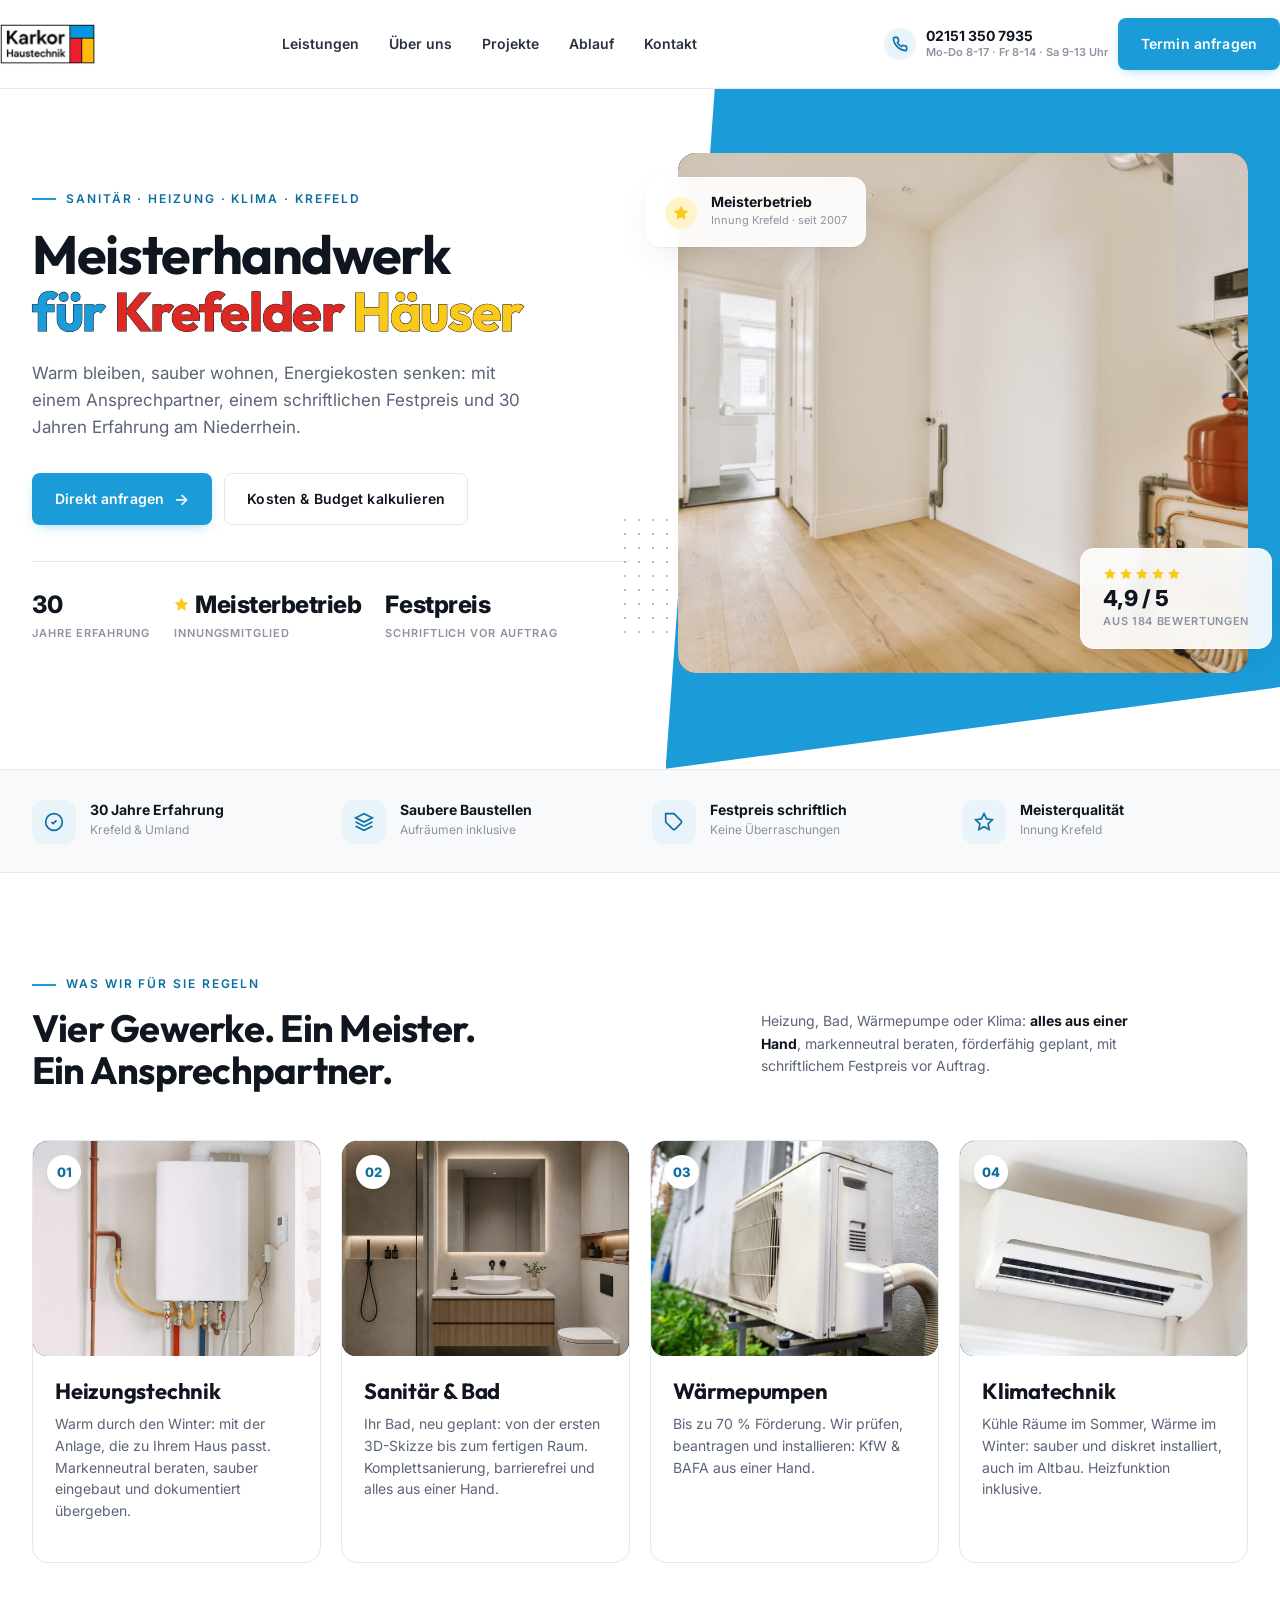
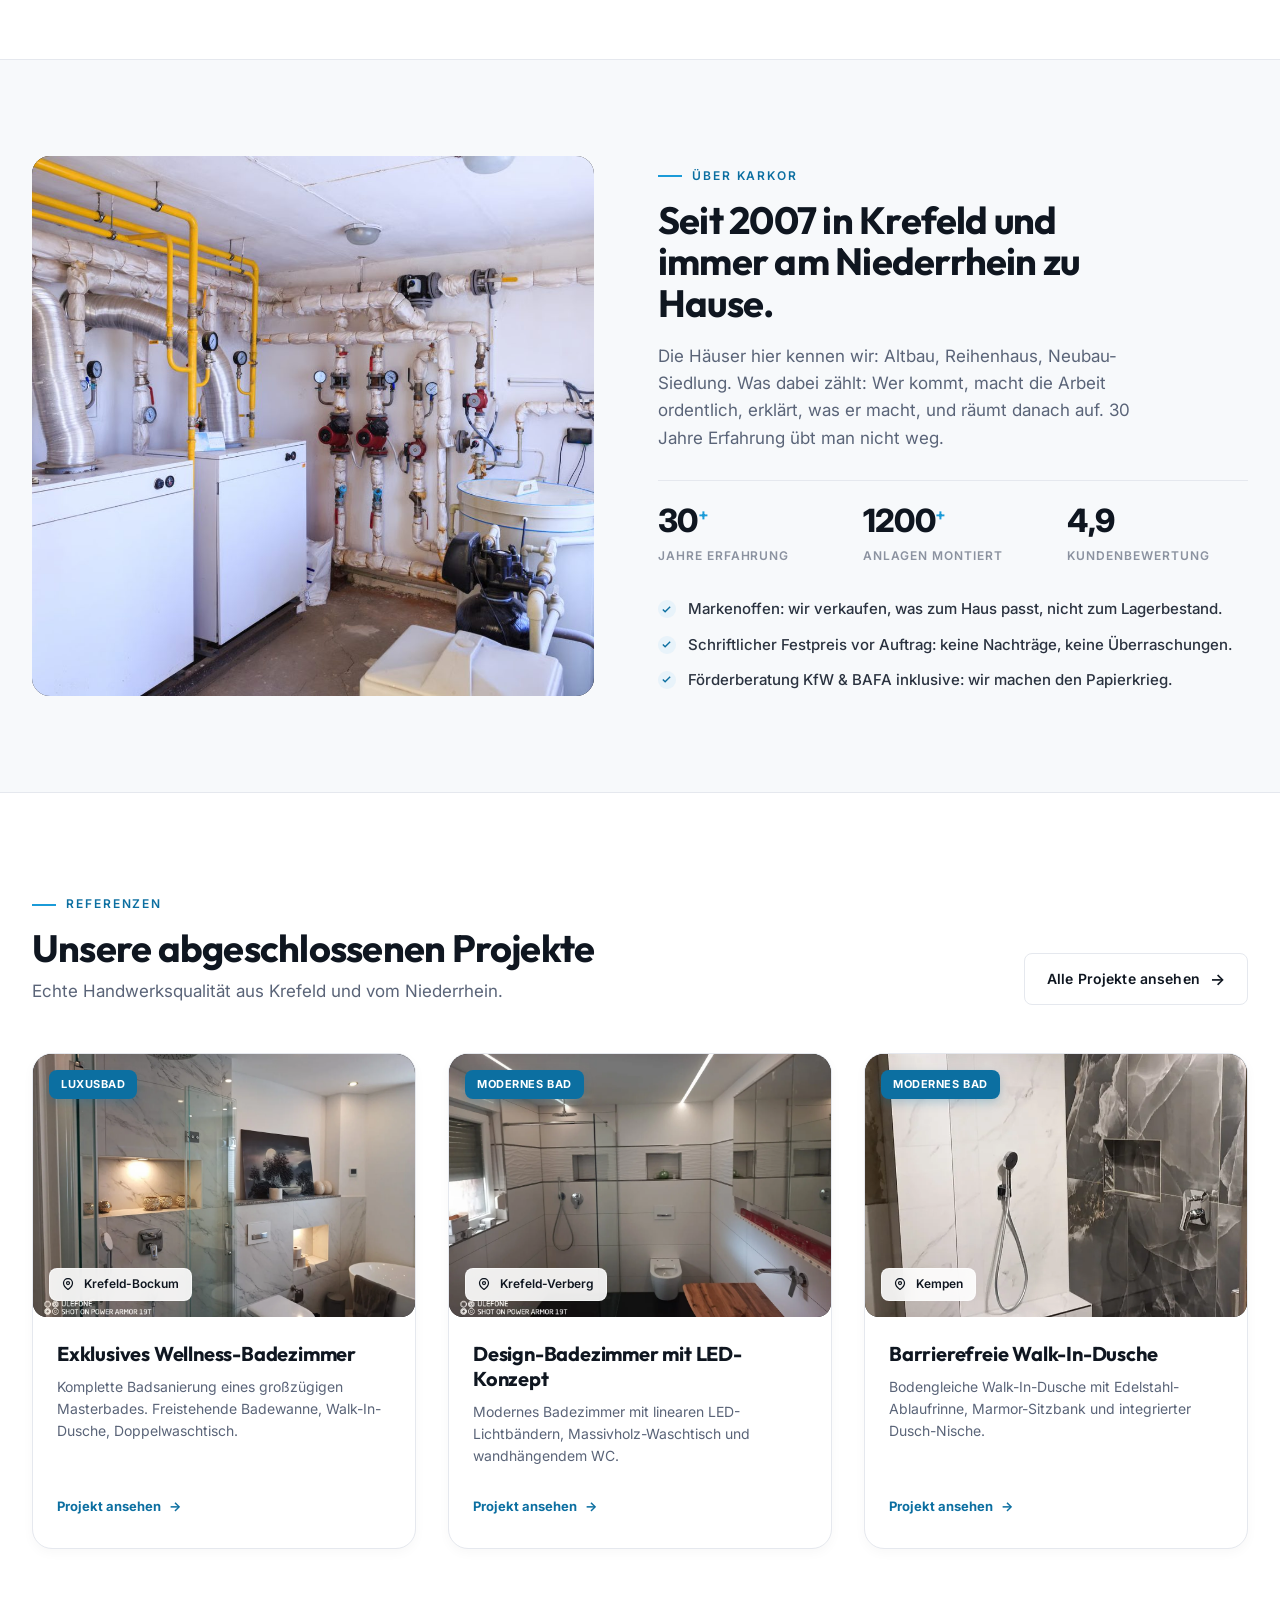
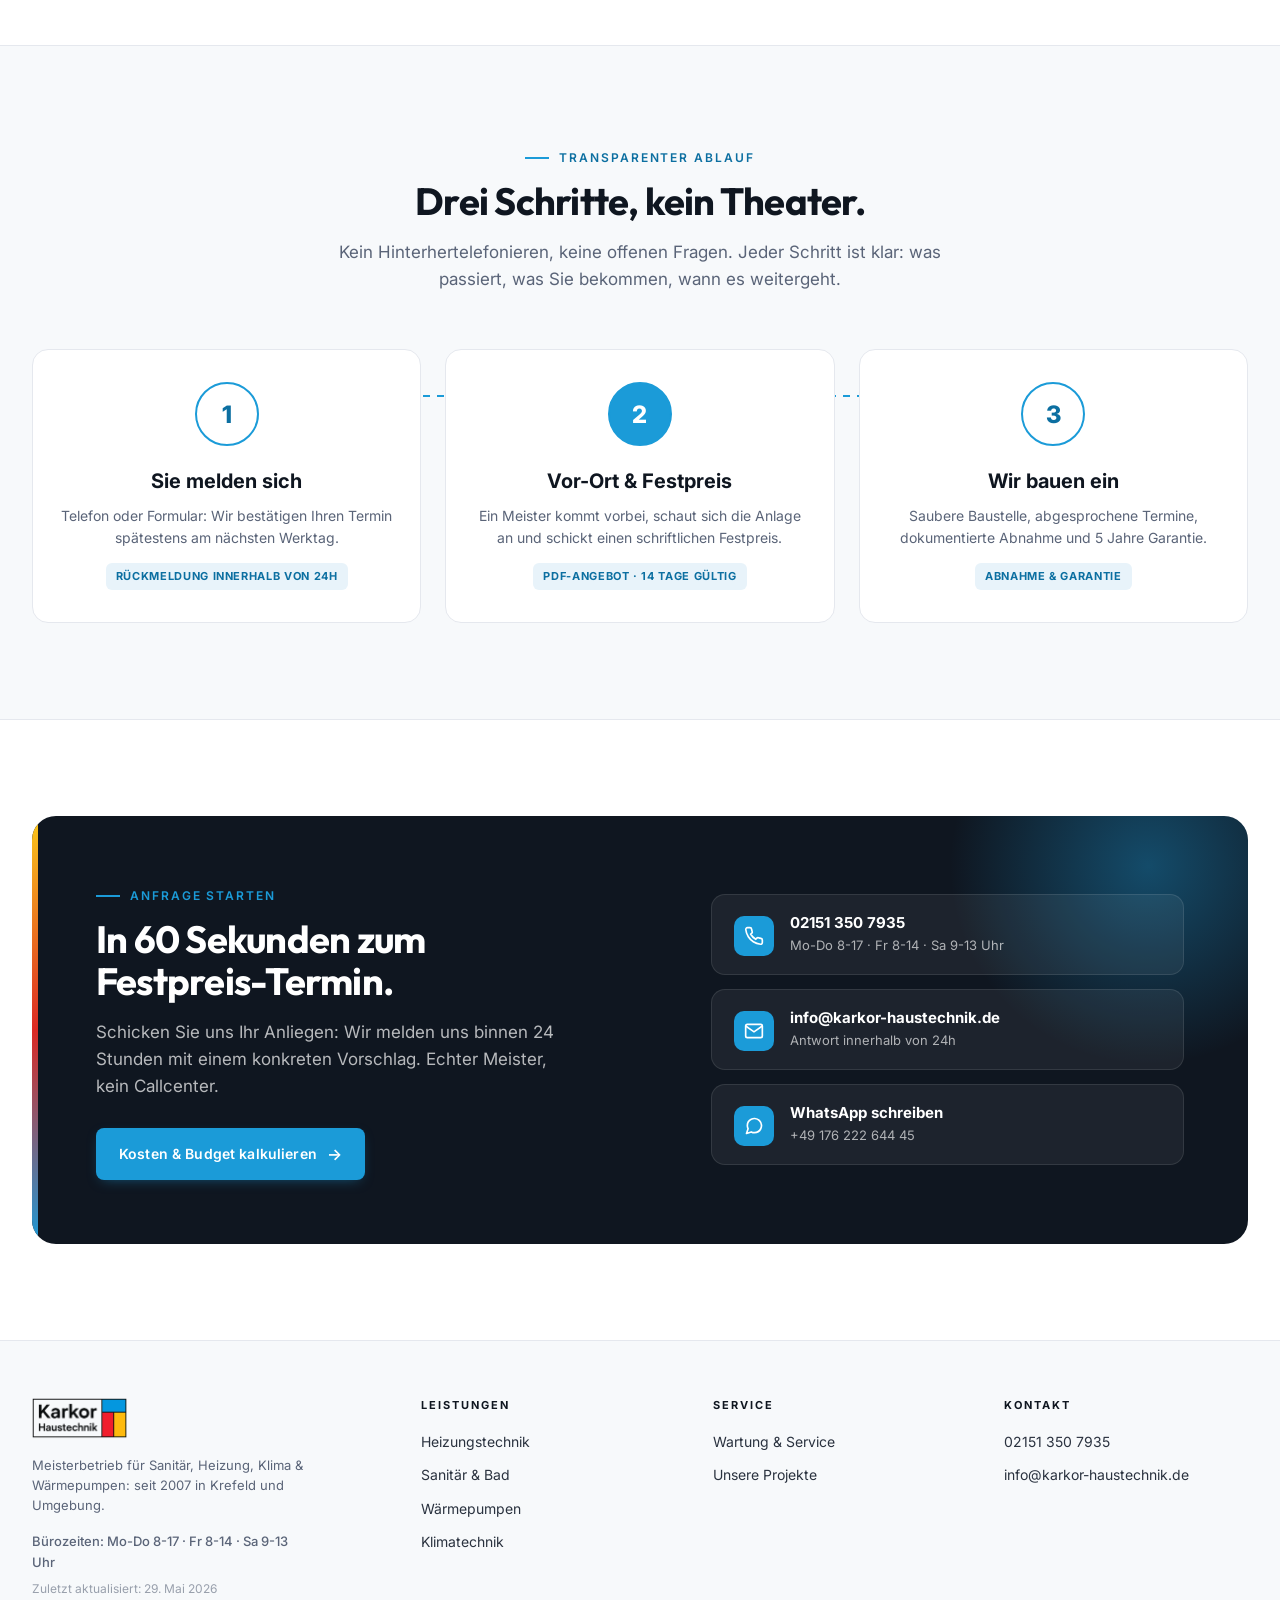
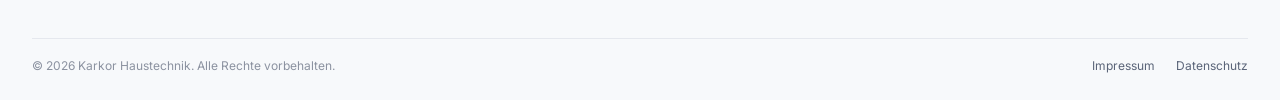
==== index.html @ 4d54caca "Zero-JS-Render Umbau: alle Inhalte hardcodiert, KI-Crawler-ready, Klara entfernt, WhatsApp, Strato-D" ====
<!doctype html>
<html lang="de">
<head>
<meta charset="utf-8" />
<meta name="viewport" content="width=device-width, initial-scale=1" />
<title>Karkor: Meisterbetrieb für Sanitär, Heizung, Klima in Krefeld</title>
<meta name="description" content="Heizung ausgefallen, Bad veraltet oder Wärmepumpe geplant? Karkor Haustechnik: schriftlicher Festpreis, 30 Jahre Erfahrung, Rückmeldung innerhalb von 24 Stunden. Krefeld & Niederrhein." />
<link rel="canonical" href="https://karkorshk.de/" />
<meta name="robots" content="index, follow" />
<meta name="author" content="Karkor Haustechnik" />

<!-- Lokale SEO -->
<meta name="geo.region" content="DE-NW" />
<meta name="geo.placename" content="Krefeld" />

<!-- Open Graph -->
<meta property="og:type" content="website" />
<meta property="og:url" content="https://karkorshk.de/" />
<meta property="og:title" content="Karkor: Meisterbetrieb für Sanitär, Heizung & Wärmepumpen in Krefeld" />
<meta property="og:description" content="Heizung ausgefallen, Bad veraltet oder Wärmepumpe geplant? Schriftlicher Festpreis, 30 Jahre Erfahrung, Rückmeldung innerhalb von 24 Stunden. Krefeld & Niederrhein." />
<meta property="og:image" content="https://karkorshk.de/assets/hero.jpg" />
<meta property="og:locale" content="de_DE" />
<meta property="og:site_name" content="Karkor Haustechnik" />

<!-- Twitter / X Card -->
<meta name="twitter:card" content="summary_large_image" />
<meta name="twitter:title" content="Karkor: Meisterbetrieb für Sanitär, Heizung & Wärmepumpen in Krefeld" />
<meta name="twitter:description" content="Schriftlicher Festpreis, 30 Jahre Erfahrung, Rückmeldung innerhalb von 24 Stunden. Krefeld & Niederrhein." />
<meta name="twitter:image" content="https://karkorshk.de/assets/hero.jpg" />

<!-- Structured Data: LocalBusiness -->
<script type="application/ld+json">
{
  "@context": "https://schema.org",
  "@type": "Plumber",
  "name": "Karkor Haustechnik",
  "description": "Meisterbetrieb für Sanitär, Heizung, Klima und Wärmepumpen — seit 2007 in Krefeld und am Niederrhein. 30 Jahre Gesamterfahrung.",
  "url": "https://karkorshk.de",
  "telephone": "+4921513507935",
  "contactPoint": {
    "@type": "ContactPoint",
    "telephone": "+4917622264445",
    "contactType": "mobile"
  },
  "email": "info@karkor-haustechnik.de",
  "address": {
    "@type": "PostalAddress",
    "streetAddress": "Am Kempschen Weg 29a",
    "postalCode": "47804",
    "addressLocality": "Krefeld",
    "addressRegion": "NW",
    "addressCountry": "DE"
  },
  "openingHoursSpecification": [
    {
      "@type": "OpeningHoursSpecification",
      "dayOfWeek": ["Monday","Tuesday","Wednesday","Thursday"],
      "opens": "08:00",
      "closes": "17:00"
    },
    {
      "@type": "OpeningHoursSpecification",
      "dayOfWeek": ["Friday"],
      "opens": "08:00",
      "closes": "14:00"
    },
    {
      "@type": "OpeningHoursSpecification",
      "dayOfWeek": ["Saturday"],
      "opens": "09:00",
      "closes": "13:00"
    }
  ],
  "aggregateRating": {
    "@type": "AggregateRating",
    "ratingValue": "4.9",
    "reviewCount": "184"
  },
  "areaServed": {
    "@type": "City",
    "name": "Krefeld"
  },
  "foundingDate": "2007",
  "priceRange": "€€",
  "sameAs": [],
  "datePublished": "2026-05-29",
  "dateModified": "2026-05-29"
}
</script>

<link rel="preconnect" href="https://fonts.googleapis.com" />
<link rel="preconnect" href="https://fonts.gstatic.com" crossorigin />
<link href="https://fonts.googleapis.com/css2?family=Inter:wght@400;500;600;700;800&family=Outfit:wght@600;700;800&display=swap" rel="stylesheet" />
<link rel="stylesheet" href="karkor-tokens.css?v=3" />
<link rel="stylesheet" href="styles/layout.css?v=3" />
</head>
<body>

  <!-- ════════════════════════ HEADER ════════════════════════ -->
  <header class="site">
    <div class="wrap row">
      <a href="#" aria-label="Karkor"><img src="assets/karkor-logo.png" alt="Karkor Haustechnik" class="logo" decoding="async"></a>

      <button class="menu-toggle" aria-label="Menü öffnen">☰</button>
      <nav id="mobile-nav">
        <a href="#leistungen">Leistungen</a>
        <a href="#ueber">Über uns</a>
        <a href="#projekte">Projekte</a>
        <a href="#ablauf">Ablauf</a>
        <a href="#kontakt">Kontakt</a>
      </nav>
      <div class="ctas">
        <a href="tel:021513507935" class="phone-mini">
          <span class="ic">
            <svg width="16" height="16" viewBox="0 0 24 24" fill="none" stroke="currentColor" stroke-width="2.5" stroke-linecap="round" stroke-linejoin="round" style="display: block;"><path d="M22 16.92v3a2 2 0 0 1-2.18 2 19.79 19.79 0 0 1-8.63-3.07 19.5 19.5 0 0 1-6-6 19.79 19.79 0 0 1-3.07-8.67A2 2 0 0 1 4.11 2h3a2 2 0 0 1 2 1.72 12.84 12.84 0 0 0 .7 2.81 2 2 0 0 1-.45 2.11L8.09 9.91a16 16 0 0 0 6 6l1.27-1.27a2 2 0 0 1 2.11-.45 12.84 12.84 0 0 0 2.81.7A2 2 0 0 1 22 16.92z"/></svg>
          </span>
          <span><b>02151 350 7935</b><span>Mo-Do 8-17 · Fr 8-14 · Sa 9-13 Uhr</span></span>
        </a>
        <a href="#kontakt" class="btn btn-primary">Termin anfragen</a>
      </div>
    </div>
  </header>

  <!-- ════════════════════════ HERO ════════════════════════ -->
  <section class="hero">
    <div class="wrap hero-grid">
      <div class="hero-copy">
        <span class="eyebrow">Sanitär · Heizung · Klima · Krefeld</span>
        <h1 class="h1">
          Meisterhandwerk<br/>
          <span class="c-blue">für</span> <span class="c-red">Krefelder</span> <span class="c-yellow">Häuser</span>
        </h1>
        <p class="lead">
          Warm bleiben, sauber wohnen, Energiekosten senken: mit einem Ansprechpartner,
          einem schriftlichen Festpreis und 30 Jahren Erfahrung am Niederrhein.
        </p>
        <div class="ctas">
          <a href="#kontakt" class="btn btn-primary">Direkt anfragen <span class="arr">→</span></a>
          <a href="planer.html" class="btn btn-outline">Kosten &amp; Budget kalkulieren</a>
        </div>
        <div class="trust-mini">
          <div class="ti">
            <span class="num">30</span>
            <span class="lbl">Jahre Erfahrung</span>
          </div>
          <div class="ti">
            <span class="num" style="display: inline-flex; align-items: center; gap: 6px;">
              <svg width="15" height="15" viewBox="0 0 24 24" fill="var(--yellow)" stroke="var(--yellow)" stroke-width="1" style="display: block;"><polygon points="12 2 15.09 8.26 22 9.27 17 14.14 18.18 21.02 12 17.77 5.82 21.02 7 14.14 2 9.27 8.91 8.26 12 2"/></svg>
              <span>Meisterbetrieb</span>
            </span>
            <span class="lbl">Innungsmitglied</span>
          </div>
          <div class="ti">
            <span class="num">Festpreis</span>
            <span class="lbl">Schriftlich vor Auftrag</span>
          </div>
        </div>
      </div>

      <div class="hero-visual">
        <div class="hero-dots bl"></div>
        <div class="hero-portrait">
          <img src="assets/hero.jpg" alt="Heizungsanlage im modernen Wohnraum" decoding="async">
          <span class="lbl">Foto · Meister vor Anlage</span>
        </div>
        <div class="hero-card tl">
          <span class="ic" style="background: var(--yellow-soft); color: var(--yellow); display: inline-flex; align-items: center; justify-content: center; width: 32px; height: 32px; border-radius: 50%;">
            <svg width="16" height="16" viewBox="0 0 24 24" fill="currentColor" stroke="currentColor" stroke-width="1"><polygon points="12 2 15.09 8.26 22 9.27 17 14.14 18.18 21.02 12 17.77 5.82 21.02 7 14.14 2 9.27 8.91 8.26 12 2"/></svg>
          </span>
          <div>
            <b>Meisterbetrieb</b>
            <span>Innung Krefeld · seit 2007</span>
          </div>
        </div>
        <div class="hero-card br">
          <div>
            <div class="star" style="display: flex; gap: 2px; color: var(--yellow); margin-bottom: 6px;">
              <svg width="14" height="14" viewBox="0 0 24 24" fill="currentColor"><polygon points="12 2 15.09 8.26 22 9.27 17 14.14 18.18 21.02 12 17.77 5.82 21.02 7 14.14 2 9.27 8.91 8.26 12 2"/></svg>
              <svg width="14" height="14" viewBox="0 0 24 24" fill="currentColor"><polygon points="12 2 15.09 8.26 22 9.27 17 14.14 18.18 21.02 12 17.77 5.82 21.02 7 14.14 2 9.27 8.91 8.26 12 2"/></svg>
              <svg width="14" height="14" viewBox="0 0 24 24" fill="currentColor"><polygon points="12 2 15.09 8.26 22 9.27 17 14.14 18.18 21.02 12 17.77 5.82 21.02 7 14.14 2 9.27 8.91 8.26 12 2"/></svg>
              <svg width="14" height="14" viewBox="0 0 24 24" fill="currentColor"><polygon points="12 2 15.09 8.26 22 9.27 17 14.14 18.18 21.02 12 17.77 5.82 21.02 7 14.14 2 9.27 8.91 8.26 12 2"/></svg>
              <svg width="14" height="14" viewBox="0 0 24 24" fill="currentColor"><polygon points="12 2 15.09 8.26 22 9.27 17 14.14 18.18 21.02 12 17.77 5.82 21.02 7 14.14 2 9.27 8.91 8.26 12 2"/></svg>
            </div>
            <b>4,9 / 5</b>
            <span>aus 184 Bewertungen</span>
          </div>
        </div>
      </div>
    </div>
  </section>

  <!-- ════════════════════════ TRUST BAR ════════════════════════ -->
  <section class="trust-bar">
    <div class="wrap row">
      <div class="ti">
        <span class="ic">
          <svg width="20" height="20" viewBox="0 0 24 24" fill="none" stroke="currentColor" stroke-width="2"><circle cx="12" cy="12" r="10"/><path d="M9 12l2 2 4-4"/></svg>
        </span>
        <div><b>30 Jahre Erfahrung</b><span>Krefeld &amp; Umland</span></div>
      </div>
      <div class="ti">
        <span class="ic">
          <svg width="20" height="20" viewBox="0 0 24 24" fill="none" stroke="currentColor" stroke-width="2"><path d="M12 2L2 7l10 5 10-5-10-5z"/><path d="M2 17l10 5 10-5"/><path d="M2 12l10 5 10-5"/></svg>
        </span>
        <div><b>Saubere Baustellen</b><span>Aufräumen inklusive</span></div>
      </div>
      <div class="ti">
        <span class="ic">
          <svg width="20" height="20" viewBox="0 0 24 24" fill="none" stroke="currentColor" stroke-width="2"><path d="M20.59 13.41l-7.17 7.17a2 2 0 0 1-2.83 0L2 12V2h10l8.59 8.59a2 2 0 0 1 0 2.82z"/><line x1="7" y1="7" x2="7.01" y2="7"/></svg>
        </span>
        <div><b>Festpreis schriftlich</b><span>Keine Überraschungen</span></div>
      </div>
      <div class="ti">
        <span class="ic">
          <svg width="20" height="20" viewBox="0 0 24 24" fill="none" stroke="currentColor" stroke-width="2"><polygon points="12 2 15.09 8.26 22 9.27 17 14.14 18.18 21.02 12 17.77 5.82 21.02 7 14.14 2 9.27 8.91 8.26 12 2"/></svg>
        </span>
        <div><b>Meisterqualität</b><span>Innung Krefeld</span></div>
      </div>
    </div>
  </section>

  <!-- ════════════════════════ LEISTUNGEN ════════════════════════ -->
  <section class="lst" id="leistungen">
    <div class="wrap">
      <div class="lst-head">
        <div>
          <span class="eyebrow">Was wir für Sie regeln</span>
          <h2 class="h2">Vier Gewerke. Ein Meister. Ein Ansprechpartner.</h2>
        </div>
        <div class="meta">
          <p>Heizung, Bad, Wärmepumpe oder Klima: <strong>alles aus einer Hand</strong>, markenneutral beraten, förderfähig geplant, mit schriftlichem Festpreis vor Auftrag.</p>
        </div>
      </div>

      <div class="svc-grid">
        <article class="svc-card">
          <div class="svc-photo photo has-img">
            <img src="assets/heizung.jpg" alt="Heizungsanlage mit Brennwert-Therme" loading="lazy" decoding="async">
            <span class="num">01</span>
            <span class="ph-lbl">Heizung · Brennwert</span>
          </div>
          <div class="svc-body">
            <h3 class="h3">Heizungstechnik</h3>
            <p>Warm durch den Winter: mit der Anlage, die zu Ihrem Haus passt. Markenneutral beraten, sauber eingebaut und dokumentiert übergeben.</p>
          </div>
        </article>

        <article class="svc-card">
          <div class="svc-photo photo has-img">
            <img src="assets/bad.jpg" alt="Modernes Bad mit Doppel-Waschtisch" loading="lazy" decoding="async">
            <span class="num">02</span>
            <span class="ph-lbl">Sanitär · Bad-Detail</span>
          </div>
          <div class="svc-body">
            <h3 class="h3">Sanitär &amp; Bad</h3>
            <p>Ihr Bad, neu geplant: von der ersten 3D-Skizze bis zum fertigen Raum. Komplettsanierung, barrierefrei und alles aus einer Hand.</p>
          </div>
        </article>

        <article class="svc-card">
          <div class="svc-photo photo has-img">
            <img src="assets/waermepumpe.jpg" alt="Wärmepumpe Außeneinheit an Hauswand" loading="lazy" decoding="async">
            <span class="num">03</span>
            <span class="ph-lbl">Wärmepumpe · Außeneinheit</span>
          </div>
          <div class="svc-body">
            <h3 class="h3">Wärmepumpen</h3>
            <p>Bis zu 70 % Förderung. Wir prüfen, beantragen und installieren: KfW &amp; BAFA aus einer Hand.</p>
          </div>
        </article>

        <article class="svc-card">
          <div class="svc-photo photo has-img">
            <img src="assets/klima.jpg" alt="Split-Klima Innengerät an der Wand" loading="lazy" decoding="async">
            <span class="num">04</span>
            <span class="ph-lbl">Klima · Split-Innengerät</span>
          </div>
          <div class="svc-body">
            <h3 class="h3">Klimatechnik</h3>
            <p>Kühle Räume im Sommer, Wärme im Winter: sauber und diskret installiert, auch im Altbau. Heizfunktion inklusive.</p>
          </div>
        </article>
      </div>
    </div>
  </section>

  <!-- ════════════════════════ ABOUT ════════════════════════ -->
  <section class="about" id="ueber">
    <div class="wrap about-grid">
      <div class="about-img">
        <img src="assets/werkstatt.jpg" alt="Technische Heizungsanlage - Karkor Werkstatt" decoding="async">
      </div>
      <div class="about-copy">
        <span class="eyebrow">Über Karkor</span>
        <h2 class="h2">Seit 2007 in Krefeld und immer am Niederrhein zu Hause.</h2>
        <p class="lead">Die Häuser hier kennen wir: Altbau, Reihenhaus, Neubau-Siedlung. Was dabei zählt: Wer kommt, macht die Arbeit ordentlich, erklärt, was er macht, und räumt danach auf. 30 Jahre Erfahrung übt man nicht weg.</p>

        <div class="about-stats">
          <div class="s"><b>30<sup>+</sup></b><span>Jahre Erfahrung</span></div>
          <div class="s"><b>1200<sup>+</sup></b><span>Anlagen montiert</span></div>
          <div class="s"><b>4,9</b><span>Kundenbewertung</span></div>
        </div>

        <ul class="about-list">
          <li>Markenoffen: wir verkaufen, was zum Haus passt, nicht zum Lagerbestand.</li>
          <li>Schriftlicher Festpreis vor Auftrag: keine Nachträge, keine Überraschungen.</li>
          <li>Förderberatung KfW &amp; BAFA inklusive: wir machen den Papierkrieg.</li>
        </ul>
      </div>
    </div>
  </section>

  <!-- ════════════════════════ PROJEKTE TEASER ════════════════════════ -->
  <section class="projekte-teaser" id="projekte">
    <div class="wrap">
      <div class="section-head row-spaced">
        <div>
          <span class="eyebrow">Referenzen</span>
          <h2 class="h2">Unsere abgeschlossenen Projekte</h2>
          <p class="lead">Echte Handwerksqualität aus Krefeld und vom Niederrhein.</p>
        </div>
        <div class="action-col">
          <a href="projekte.html" class="btn btn-outline">Alle Projekte ansehen <span class="arr">→</span></a>
        </div>
      </div>

      <div class="teaser-grid">
        <a href="projekte.html" class="project-card">
          <div class="project-photo photo has-img">
            <img src="assets/projekte/badsanierung-krefeld-marmor-freistehende-badewanne.webp" alt="Freistehende Badewanne vor einer Wand in weißer Marmoroptik bei einer Badsanierung in Krefeld-Bockum." loading="lazy" decoding="async">
            <span class="project-tag">Luxusbad</span>
            <span class="project-loc">
              <svg width="12" height="12" viewBox="0 0 24 24" fill="none" stroke="currentColor" stroke-width="2.5" stroke-linecap="round" stroke-linejoin="round" style="display: inline-block; vertical-align: middle; margin-right: 4px;"><path d="M21 10c0 7-9 13-9 13s-9-6-9-13a9 9 0 0 1 18 0z"/><circle cx="12" cy="10" r="3"/></svg>
              <span>Krefeld-Bockum</span>
            </span>
          </div>
          <div class="project-body">
            <h3 class="h3">Exklusives Wellness-Badezimmer</h3>
            <p>Komplette Badsanierung eines großzügigen Masterbades. Freistehende Badewanne, Walk-In-Dusche, Doppelwaschtisch.</p>
            <span class="more">Projekt ansehen <span class="arr">→</span></span>
          </div>
        </a>

        <a href="projekte.html" class="project-card">
          <div class="project-photo photo has-img">
            <img src="assets/projekte/modernes-bad-led-beleuchtung-holzwaschtisch.webp" alt="Modernes Badezimmer mit linearer LED-Deckenbeleuchtung, Holzwaschtisch und wandhängendem WC in Krefeld." loading="lazy" decoding="async">
            <span class="project-tag">Modernes Bad</span>
            <span class="project-loc">
              <svg width="12" height="12" viewBox="0 0 24 24" fill="none" stroke="currentColor" stroke-width="2.5" stroke-linecap="round" stroke-linejoin="round" style="display: inline-block; vertical-align: middle; margin-right: 4px;"><path d="M21 10c0 7-9 13-9 13s-9-6-9-13a9 9 0 0 1 18 0z"/><circle cx="12" cy="10" r="3"/></svg>
              <span>Krefeld-Verberg</span>
            </span>
          </div>
          <div class="project-body">
            <h3 class="h3">Design-Badezimmer mit LED-Konzept</h3>
            <p>Modernes Badezimmer mit linearen LED-Lichtbändern, Massivholz-Waschtisch und wandhängendem WC.</p>
            <span class="more">Projekt ansehen <span class="arr">→</span></span>
          </div>
        </a>

        <a href="projekte.html" class="project-card">
          <div class="project-photo photo has-img">
            <img src="assets/projekte/walk-in-dusche-marmor-sitzbank.webp" alt="Barrierefreie Walk-In-Dusche mit gefliester Sitzbank aus weißem Marmor und Handbrause in Kempen." loading="lazy" decoding="async">
            <span class="project-tag">Modernes Bad</span>
            <span class="project-loc">
              <svg width="12" height="12" viewBox="0 0 24 24" fill="none" stroke="currentColor" stroke-width="2.5" stroke-linecap="round" stroke-linejoin="round" style="display: inline-block; vertical-align: middle; margin-right: 4px;"><path d="M21 10c0 7-9 13-9 13s-9-6-9-13a9 9 0 0 1 18 0z"/><circle cx="12" cy="10" r="3"/></svg>
              <span>Kempen</span>
            </span>
          </div>
          <div class="project-body">
            <h3 class="h3">Barrierefreie Walk-In-Dusche</h3>
            <p>Bodengleiche Walk-In-Dusche mit Edelstahl-Ablaufrinne, Marmor-Sitzbank und integrierter Dusch-Nische.</p>
            <span class="more">Projekt ansehen <span class="arr">→</span></span>
          </div>
        </a>
      </div>

      <div class="mobile-only-btn text-center" style="margin-top: 32px; display: none;">
        <a href="projekte.html" class="btn btn-outline" style="display: inline-flex; width: auto;">Alle Projekte ansehen <span class="arr">→</span></a>
      </div>
    </div>
  </section>

  <!-- ════════════════════════ ABLAUF ════════════════════════ -->
  <section class="ab" id="ablauf">
    <div class="wrap">
      <div class="ab-head">
        <span class="eyebrow">Transparenter Ablauf</span>
        <h2 class="h2">Drei Schritte, kein Theater.</h2>
        <p class="lead">Kein Hinterhertelefonieren, keine offenen Fragen. Jeder Schritt ist klar: was passiert, was Sie bekommen, wann es weitergeht.</p>
      </div>
      <div class="ab-grid">
        <article class="ab-step">
          <span class="num">1</span>
          <h3>Sie melden sich</h3>
          <p>Telefon oder Formular: Wir bestätigen Ihren Termin spätestens am nächsten Werktag.</p>
          <span class="pill">Rückmeldung innerhalb von 24h</span>
        </article>

        <article class="ab-step acc-blue">
          <span class="num">2</span>
          <h3>Vor-Ort &amp; Festpreis</h3>
          <p>Ein Meister kommt vorbei, schaut sich die Anlage an und schickt einen schriftlichen Festpreis.</p>
          <span class="pill">PDF-Angebot · 14 Tage gültig</span>
        </article>

        <article class="ab-step">
          <span class="num">3</span>
          <h3>Wir bauen ein</h3>
          <p>Saubere Baustelle, abgesprochene Termine, dokumentierte Abnahme und 5 Jahre Garantie.</p>
          <span class="pill">Abnahme &amp; Garantie</span>
        </article>
      </div>
    </div>
  </section>

  <!-- ════════════════════════ KONTAKT CTA ════════════════════════ -->
  <section class="cta-banner" id="kontakt">
    <div class="wrap">
      <div class="cta-frame">
        <div class="copy">
          <span class="eyebrow">Anfrage starten</span>
          <h2 class="h2">In 60 Sekunden zum Festpreis-Termin.</h2>
          <p class="lead">Schicken Sie uns Ihr Anliegen: Wir melden uns binnen 24 Stunden mit einem konkreten Vorschlag. Echter Meister, kein Callcenter.</p>
          <div class="ctas">
            <a href="planer.html" class="btn btn-primary">Kosten &amp; Budget kalkulieren <span class="arr">→</span></a>
          </div>
        </div>
        <div class="cta-side">
          <a href="tel:021513507935" class="row" style="text-decoration: none; color: inherit;">
            <span class="ic">
              <svg width="20" height="20" viewBox="0 0 24 24" fill="none" stroke="currentColor" stroke-width="2"><path d="M22 16.92v3a2 2 0 0 1-2.18 2 19.79 19.79 0 0 1-8.63-3.07 19.5 19.5 0 0 1-6-6 19.79 19.79 0 0 1-3.07-8.67A2 2 0 0 1 4.11 2h3a2 2 0 0 1 2 1.72 12.84 12.84 0 0 0 .7 2.81 2 2 0 0 1-.45 2.11L8.09 9.91a16 16 0 0 0 6 6l1.27-1.27a2 2 0 0 1 2.11-.45 12.84 12.84 0 0 0 2.81.7A2 2 0 0 1 22 16.92z"/></svg>
            </span>
            <div><b>02151 350 7935</b><span>Mo-Do 8-17 · Fr 8-14 · Sa 9-13 Uhr</span></div>
          </a>
          <a href="mailto:info@karkor-haustechnik.de" class="row" style="text-decoration: none; color: inherit;">
            <span class="ic">
              <svg width="20" height="20" viewBox="0 0 24 24" fill="none" stroke="currentColor" stroke-width="2"><path d="M4 4h16c1.1 0 2 .9 2 2v12c0 1.1-.9 2-2 2H4c-1.1 0-2-.9-2-2V6c0-1.1.9-2 2-2z"/><polyline points="22,6 12,13 2,6"/></svg>
            </span>
            <div><b>info@karkor-haustechnik.de</b><span>Antwort innerhalb von 24h</span></div>
          </a>
          <a href="https://wa.me/4917622264445" target="_blank" rel="noopener" class="row" style="text-decoration: none; color: inherit;">
            <span class="ic">
              <svg width="20" height="20" viewBox="0 0 24 24" fill="none" stroke="currentColor" stroke-width="2" stroke-linecap="round" stroke-linejoin="round"><path d="M21 11.5a8.38 8.38 0 0 1-.9 3.8 8.5 8.5 0 0 1-7.6 4.7 8.38 8.38 0 0 1-3.8-.9L3 21l1.9-5.7a8.38 8.38 0 0 1-.9-3.8 8.5 8.5 0 0 1 4.7-7.6 8.38 8.38 0 0 1 3.8-.9h.5a8.48 8.48 0 0 1 8 8v.5z"/></svg>
            </span>
            <div><b>WhatsApp schreiben</b><span>+49 176 222 644 45</span></div>
          </a>
        </div>
      </div>
    </div>
  </section>

  <!-- ════════════════════════ FOOTER ════════════════════════ -->
  <footer class="site">
    <div class="wrap">
      <div class="top">
        <div class="col brand-col">
          <img src="assets/karkor-logo.png" alt="Karkor Haustechnik" decoding="async">
          <p>Meisterbetrieb für Sanitär, Heizung, Klima &amp; Wärmepumpen: seit 2007 in Krefeld und Umgebung.</p>
          <p class="footer-hours">Bürozeiten: Mo-Do 8-17 · Fr 8-14 · Sa 9-13 Uhr</p>
          <p class="footer-updated" style="font-size: 0.75rem; opacity: 0.6; margin-top: 8px;">Zuletzt aktualisiert: 29. Mai 2026</p>
        </div>
        <div class="col">
          <h4>Leistungen</h4>
          <ul>
            <li><a href="index.html#leistungen">Heizungstechnik</a></li>
            <li><a href="index.html#leistungen">Sanitär &amp; Bad</a></li>
            <li><a href="index.html#leistungen">Wärmepumpen</a></li>
            <li><a href="index.html#leistungen">Klimatechnik</a></li>
          </ul>
        </div>
        <div class="col">
          <h4>Service</h4>
          <ul>
            <li><a href="index.html#kontakt">Wartung &amp; Service</a></li>
            <li><a href="projekte.html">Unsere Projekte</a></li>
          </ul>
        </div>
        <div class="col">
          <h4>Kontakt</h4>
          <ul>
            <li><a href="tel:021513507935">02151 350 7935</a></li>
            <li><a href="mailto:info@karkor-haustechnik.de">info@karkor-haustechnik.de</a></li>
          </ul>
        </div>
      </div>
      <div class="bottom">
        <span>© 2026 Karkor Haustechnik. Alle Rechte vorbehalten.</span>
        <span>
          <a href="impressum.html">Impressum</a>
          <a href="datenschutz.html">Datenschutz</a>
        </span>
      </div>
    </div>
  </footer>

  <!-- ════════════════════════ MOBILE ACTION BAR ════════════════════════ -->
  <div class="mobile-action-bar">
    <div class="mobile-action-bar-inner">
      <a href="tel:021513507935" class="btn-phone" aria-label="Anrufen">
        <span class="ic">
          <svg width="20" height="20" viewBox="0 0 24 24" fill="none" stroke="currentColor" stroke-width="2.5" stroke-linecap="round" stroke-linejoin="round" style="display: block; margin: auto;"><path d="M22 16.92v3a2 2 0 0 1-2.18 2 19.79 19.79 0 0 1-8.63-3.07 19.5 19.5 0 0 1-6-6 19.79 19.79 0 0 1-3.07-8.67A2 2 0 0 1 4.11 2h3a2 2 0 0 1 2 1.72 12.84 12.84 0 0 0 .7 2.81 2 2 0 0 1-.45 2.11L8.09 9.91a16 16 0 0 0 6 6l1.27-1.27a2 2 0 0 1 2.11-.45 12.84 12.84 0 0 0 2.81.7A2 2 0 0 1 22 16.92z"/></svg>
        </span>
      </a>
      <a href="#kontakt" class="btn btn-primary">Direkt anfragen</a>
    </div>
  </div>

  <script>
    const toggle = document.querySelector('.menu-toggle');
    const nav = document.getElementById('mobile-nav');
    if(toggle && nav) {
      toggle.addEventListener('click', () => {
        nav.classList.toggle('is-open');
        toggle.innerHTML = nav.classList.contains('is-open') ? '✕' : '☰';
      });
    }

    window.addEventListener('load', () => {
      const revealElements = document.querySelectorAll('.svc-card, .ab-step, .about-stats, .project-card');
      revealElements.forEach(el => el.classList.add('reveal'));

      const revealObserver = new IntersectionObserver((entries, observer) => {
        entries.forEach(entry => {
          if (entry.isIntersecting) {
            entry.target.classList.add('is-visible');
            observer.unobserve(entry.target);
          }
        });
      }, { threshold: 0.1, rootMargin: "0px 0px -50px 0px" });

      revealElements.forEach(el => revealObserver.observe(el));
    });
  </script>

</body>
</html>
---- karkor-tokens.css ----
/* ───────────────────────────────────────────
   Karkor — Engineering / Handwerker-Premium
   Shared design tokens for variants A & B
   ─────────────────────────────────────────── */
:root{
  --blue:       #1B9BD8;
  --blue-deep:  #0C6FA1;
  --blue-ink:   #0A4870;
  --blue-tint:  #E8F3FA;
  --blue-tint2: #F4F9FC;
  --red:        #DC2924;
  --red-soft:   #FBE8E6;
  --yellow:     #FBC91A;
  --yellow-soft:#FFF4C9;
  --ink:        #0F1620;
  --ink-2:      #2A323F;
  --ink-3:      #5A6478;
  --mute:       #8B92A0;
  --hair:       #E5E8EE;
  --hair-2:     #EEF1F5;
  --paper:      #FFFFFF;
  --paper-2:    #F7F9FB;
  --paper-3:    #EEF2F6;
  --shadow-sm:  0 1px 0 rgba(15,22,32,.04), 0 4px 14px -8px rgba(15,22,32,.12);
  --shadow-md:  0 1px 0 rgba(15,22,32,.04), 0 12px 40px -16px rgba(15,22,32,.18);
}
*{box-sizing:border-box}
html,body{margin:0;padding:0}
body{
  font-family:'Inter', system-ui, sans-serif;
  color:var(--ink);
  background:var(--paper);
  -webkit-font-smoothing:antialiased;
  text-rendering:optimizeLegibility;
  line-height:1.55;
  font-size:15px;
}
a{color:inherit;text-decoration:none}
img{max-width:100%;display:block}
button{font-family:inherit;cursor:pointer}

/* Typography */
.h1{font-size:54px;line-height:1.05;letter-spacing:-.025em;font-weight:700;margin:0}
.h2{font-size:38px;line-height:1.1;letter-spacing:-.02em;font-weight:700;margin:0}
.h3{font-size:22px;line-height:1.25;letter-spacing:-.01em;font-weight:700;margin:0}
.h4{font-size:16px;line-height:1.35;letter-spacing:-.005em;font-weight:700;margin:0}
.eyebrow{
  display:inline-flex;align-items:center;gap:10px;
  font-size:12px;font-weight:600;letter-spacing:.16em;text-transform:uppercase;
  color:var(--blue-deep);
}
.eyebrow::before{content:"";width:24px;height:2px;background:var(--blue)}
.lead{font-size:17px;line-height:1.6;color:var(--ink-3);margin:0}
.body{font-size:15px;line-height:1.6;color:var(--ink-3);margin:0}
.tiny{font-size:12px;line-height:1.5;color:var(--mute);font-weight:500}

/* Buttons */
.btn{
  display:inline-flex;align-items:center;justify-content:center;gap:10px;
  padding:14px 22px;border-radius:8px;border:1.5px solid transparent;
  font-size:14px;font-weight:600;letter-spacing:.01em;
  transition:transform .12s, background .15s, color .15s, box-shadow .15s;
}
.btn:active{transform:translateY(1px)}
.btn-primary{background:var(--blue);color:#fff;box-shadow:0 4px 14px -6px rgba(27,155,216,.6)}
.btn-primary:hover{background:var(--blue-deep)}
.btn-outline{background:transparent;color:var(--ink);border-color:var(--hair)}
.btn-outline:hover{border-color:var(--ink);background:var(--ink);color:#fff}
.btn-dark{background:var(--ink);color:#fff}
.btn-dark:hover{background:var(--blue-deep)}
.btn .arr{font-size:16px;line-height:1}

/* Wrap */
.wrap{max-width:1280px;margin:0 auto;padding:0 32px}

/* Header — shared */
header.site{
  background:var(--paper);
  border-bottom:1px solid var(--hair);
}
header.site .row{display:flex;align-items:center;justify-content:space-between;padding:18px 0;gap:24px}
header.site .logo{height:42px}
header.site nav{display:flex;gap:30px}
header.site nav a{font-size:14px;font-weight:600;color:var(--ink-2)}
header.site nav a:hover{color:var(--blue)}
header.site .ctas{display:flex;gap:10px;align-items:center}
header.site .phone-mini{
  display:flex;align-items:center;gap:10px;font-size:13px;font-weight:600;color:var(--ink-2);
}
header.site .phone-mini .ic{
  width:32px;height:32px;border-radius:50%;background:var(--blue-tint);color:var(--blue-deep);
  display:inline-flex;align-items:center;justify-content:center;
}
header.site .phone-mini b{font-size:14px;color:var(--ink);display:block;line-height:1.1}
header.site .phone-mini span{display:block;font-size:11px;color:var(--mute);margin-top:1px}

/* Photo placeholder — looks intentional, not broken */
.photo{
  position:relative;
  background:linear-gradient(135deg, #d8dde6 0%, #c2cad6 60%, #aab3c2 100%);
  overflow:hidden;
  border-radius:14px;
  color:#fff;
  isolation:isolate;
}
.photo::before{
  content:"";position:absolute;inset:0;
  background-image:
    radial-gradient(circle at 30% 30%, rgba(255,255,255,.25) 0, transparent 40%),
    radial-gradient(circle at 70% 70%, rgba(15,22,32,.15) 0, transparent 50%);
  pointer-events:none;
}
.photo::after{
  content:"";position:absolute;inset:0;
  background:
    radial-gradient(circle at 50% 38%, rgba(255,255,255,.4) 0 38px, transparent 70px),
    radial-gradient(ellipse at 50% 76%, rgba(255,255,255,.18) 0 90px, transparent 200px);
  filter:blur(.5px);
  opacity:.7;
  mix-blend-mode:soft-light;
}
.photo .ph-lbl{
  position:absolute;left:14px;bottom:12px;z-index:1;
  font-size:10px;font-weight:600;letter-spacing:.14em;text-transform:uppercase;
  color:rgba(255,255,255,.85);
}
.photo.has-img{background:#0a0a0a !important}
  .photo.has-img::before,.photo.has-img::after{display:none}
  .photo.has-img > img{position:absolute;inset:0;width:100%;height:100%;object-fit:cover;display:block}
  .photo.has-img .ph-lbl{display:none}

/* Tag overlays for photos */
.photo .tag{
  position:absolute;left:14px;top:14px;z-index:1;
  display:inline-flex;align-items:center;gap:6px;
  background:rgba(255,255,255,.95);color:var(--ink);
  padding:7px 11px;border-radius:999px;
  font-size:11px;font-weight:700;letter-spacing:.04em;
  box-shadow:0 4px 12px -4px rgba(15,22,32,.18);
}
.photo .tag .ic{width:14px;height:14px;border-radius:50%;background:var(--blue);display:inline-block}
.photo .tag.r .ic{background:var(--red)}
.photo .tag.y .ic{background:var(--yellow)}

/* Footer — shared */
footer.site{
  background:var(--paper-2);color:var(--ink-3);
  padding:56px 0 24px;margin-top:0;
  border-top:1px solid var(--hair);
}
footer.site .top{display:grid;grid-template-columns:1.4fr 1fr 1fr 1fr;gap:48px}
footer.site .col h4{font-size:11px;font-weight:700;letter-spacing:.18em;text-transform:uppercase;color:var(--ink);margin:0 0 16px}
footer.site .col ul{list-style:none;padding:0;margin:0;display:flex;flex-direction:column;gap:10px}
footer.site .col a{font-size:14px;color:var(--ink-2);transition:color .15s}
footer.site .col a:hover{color:var(--blue)}
footer.site .brand-col p{font-size:13px;line-height:1.55;color:var(--ink-3);margin:16px 0 0;max-width:34ch}
footer.site .brand-col img{height:42px}
footer.site .bottom{
  border-top:1px solid var(--hair);margin-top:40px;padding-top:18px;
  display:flex;justify-content:space-between;font-size:12px;color:var(--mute);
}
footer.site .bottom a{color:var(--ink-3);margin-left:18px;transition:color .15s}
footer.site .bottom a:hover{color:var(--blue)}
---- styles/layout.css ----
/* ═══════════════ LAYOUT & COMPONENTS ═══════════════ */
/* Premium Font for Headings */
.h1, .h2, .h3, .h4 { font-family: 'Outfit', sans-serif; }

/* Scroll Reveal Animation */
.reveal {
  opacity: 0;
  transform: translateY(24px);
  transition: opacity 0.6s cubic-bezier(0.16, 1, 0.3, 1), transform 0.6s cubic-bezier(0.16, 1, 0.3, 1);
}
.reveal.is-visible {
  opacity: 1;
  transform: translateY(0);
}

/* ═══════════════ HEADER (Sticky + Glassmorphism) ═══════════════ */
header.site {
  position: sticky;
  top: 0;
  z-index: 100;
  background: rgba(255, 255, 255, 0.85);
  backdrop-filter: blur(12px);
  -webkit-backdrop-filter: blur(12px);
  border-bottom: 1px solid var(--hair);
  transition: transform 0.3s ease;
}
/* Focus States for Accessibility */
a:focus-visible, button:focus-visible {
  outline: 2px solid var(--blue);
  outline-offset: 4px;
  border-radius: 4px;
}

/* Hamburger Menu Icon */
.menu-toggle {
  display: none;
  background: none;
  border: none;
  font-size: 32px;
  color: var(--ink);
  cursor: pointer;
  padding: 10px;
  line-height: 1;
}

/* ═══════════════ HERO ═══════════════ */
.hero {
  position: relative; overflow: hidden;
  background: var(--paper);
  padding: 64px 0 96px;
}
.hero::before {
  content: ""; position: absolute; inset: 0; left: auto; width: 48%;
  background: var(--blue);
  clip-path: polygon(8% 0, 100% 0, 100% 88%, 0 100%);
}
.hero-grid {
  position: relative; display: grid; grid-template-columns: 1.05fr 1fr; gap: 48px; align-items: center;
}
/* Color classes for Logo/Hero customization */
.hero-copy .eyebrow { color: var(--blue-deep) }
.hero-copy h1 { margin: 18px 0 20px; color: var(--ink) }
.hero-copy h1 .accent { color: var(--blue); font-style: normal }
.hero-copy h1 .c-blue { color: var(--blue); }
.hero-copy h1 .c-red { color: var(--red); }
.hero-copy h1 .c-yellow { color: var(--yellow); }
.hero-copy h1 .c-blue,
.hero-copy h1 .c-red,
.hero-copy h1 .c-yellow {
  -webkit-text-stroke: 1px var(--ink);
  paint-order: stroke fill;
}
.hero-copy .lead { max-width: 46ch }
.hero-copy .ctas { display: flex; gap: 12px; align-items: center; margin-top: 32px; flex-wrap: wrap }
.hero-copy .trust-mini {
  display: flex; gap: 24px; margin-top: 36px; padding-top: 24px; border-top: 1px solid var(--hair);
}
.hero-copy .trust-mini .ti { display: flex; flex-direction: column; gap: 2px }
.hero-copy .trust-mini .num { font-size: 24px; font-weight: 800; letter-spacing: -.02em; color: var(--ink) }
.hero-copy .trust-mini .lbl { font-size: 11px; font-weight: 600; color: var(--mute); text-transform: uppercase; letter-spacing: .08em }

.hero-visual { position: relative; height: 520px; }
.hero-portrait {
  position: absolute; inset: 0; border-radius: 18px; background: #0a0a0a; overflow: hidden;
}
.hero-portrait img { position: absolute; inset: 0; width: 100%; height: 100%; object-fit: cover; display: block; }

.hero-card {
  position: absolute; background: rgba(255,255,255,0.9); backdrop-filter: blur(8px);
  border-radius: 14px; box-shadow: var(--shadow-md); border: 1px solid rgba(255,255,255,0.6);
  padding: 16px 18px; display: flex; align-items: center; gap: 14px; z-index: 2;
}
.hero-card.tl { top: 24px; left: -32px; }
.hero-card.tl .ic {
  width: 42px; height: 42px; border-radius: 50%; background: var(--blue-tint); color: var(--blue-deep);
  display: flex; align-items: center; justify-content: center; font-size: 18px; flex-shrink: 0;
}
.hero-card.tl b { font-size: 14px; font-weight: 700; display: block; line-height: 1.2 }
.hero-card.tl span { font-size: 11px; color: var(--mute); display: block; margin-top: 2px }

.hero-card.br { bottom: 24px; right: -24px; padding: 18px 22px }
.hero-card.br .star { color: var(--yellow); font-size: 14px; letter-spacing: 1px }
.hero-card.br b { font-size: 22px; font-weight: 800; line-height: 1; letter-spacing: -.02em; display: block; margin-top: 4px }
.hero-card.br span { font-size: 11px; color: var(--mute); display: block; margin-top: 4px; font-weight: 600; letter-spacing: .06em; text-transform: uppercase }

.hero-dots {
  position: absolute; width: 120px; height: 120px;
  background-image: radial-gradient(var(--blue-deep) 1.5px, transparent 1.5px);
  background-size: 14px 14px; opacity: .4;
}
.hero-dots.bl { bottom: 40px; left: -60px }

/* ═══════════════ TRUST BAR ═══════════════ */
.trust-bar { background: var(--paper-2); border-top: 1px solid var(--hair); border-bottom: 1px solid var(--hair); padding: 28px 0 }
.trust-bar .row { display: grid; grid-template-columns: repeat(4, 1fr); gap: 24px; align-items: center }
.trust-bar .ti { display: flex; align-items: center; gap: 14px }
.trust-bar .ti .ic {
  width: 44px; height: 44px; border-radius: 12px; background: var(--blue-tint); color: var(--blue-deep);
  display: flex; align-items: center; justify-content: center; flex-shrink: 0;
}
.trust-bar .ti b { font-size: 14px; font-weight: 700; display: block; line-height: 1.2 }
.trust-bar .ti span { font-size: 12px; color: var(--mute); display: block; margin-top: 2px }

/* ═══════════════ LEISTUNGEN ═══════════════ */
.lst { padding: 96px 0 }
.lst-head { display: grid; grid-template-columns: 1.4fr 1fr; gap: 48px; align-items: end; margin-bottom: 48px }
.lst-head h2 { margin: 14px 0 0; max-width: 18ch }
.lst-head .meta { font-size: 14px; color: var(--ink-3); line-height: 1.6; max-width: 42ch }
.lst-head .meta strong { color: var(--ink) }

.svc-grid { display: grid; grid-template-columns: repeat(4, 1fr); gap: 20px }
.svc-card {
  background: #fff; border-radius: 16px; border: 1px solid var(--hair);
  overflow: hidden; display: flex; flex-direction: column;
  transition: transform .2s cubic-bezier(0.16, 1, 0.3, 1), box-shadow .2s ease, border-color .2s ease;
}
.svc-card:hover { transform: translateY(-6px); box-shadow: var(--shadow-md); border-color: var(--blue-tint) }
.svc-photo { aspect-ratio: 4/3; position: relative }
.svc-photo .num {
  position: absolute; left: 14px; top: 14px; width: 34px; height: 34px; border-radius: 50%; background: #fff;
  display: flex; align-items: center; justify-content: center; font-size: 13px; font-weight: 800; color: var(--blue-deep);
  box-shadow: 0 4px 10px -4px rgba(15,22,32,.2);
}
.svc-photo .chip-foerder {
  position: absolute; right: 14px; top: 14px; background: var(--yellow); color: var(--ink);
  padding: 6px 10px; border-radius: 6px; font-size: 10px; font-weight: 800; letter-spacing: .06em; text-transform: uppercase;
}
.svc-body { padding: 22px 22px 24px; display: flex; flex-direction: column; flex: 1 }
.svc-body h3 { margin: 0 0 8px }
.svc-body p { margin: 0 0 16px; font-size: 14px; color: var(--ink-3); line-height: 1.55; flex: 1 }
.svc-body .more {
  display: inline-flex; align-items: center; gap: 8px; color: var(--blue-deep); font-size: 13px; font-weight: 700;
  padding: 10px 0; /* Touch friendly */
}
.svc-body .more .arr { transition: transform .15s }
.svc-card:hover .svc-body .more .arr { transform: translateX(4px) }

/* ═══════════════ ABOUT ═══════════════ */
.about { padding: 96px 0; background: var(--paper-2); border-top: 1px solid var(--hair); border-bottom: 1px solid var(--hair) }
.about-grid { display: grid; grid-template-columns: 1fr 1.05fr; gap: 64px; align-items: center }
.about-img { position: relative; height: 540px; background: #0a0a0a; border-radius: 18px; overflow: hidden; }
.about-img > img { position: absolute; inset: 0; width: 100%; height: 100%; object-fit: cover; display: block }

.about-copy h2 { margin: 14px 0 18px; max-width: 18ch }
.about-copy .lead { max-width: 46ch; margin-bottom: 28px }
.about-stats { display: grid; grid-template-columns: 1fr 1fr 1fr; gap: 24px; margin-bottom: 32px; padding-top: 24px; border-top: 1px solid var(--hair) }
.about-stats .s { display: flex; flex-direction: column; gap: 4px }
.about-stats .s b { font-size: 32px; font-weight: 800; letter-spacing: -.02em; line-height: 1; color: var(--ink) }
.about-stats .s b sup { font-size: .5em; color: var(--blue); font-weight: 700 }
.about-stats .s span { font-size: 12px; font-weight: 600; color: var(--mute); text-transform: uppercase; letter-spacing: .08em; margin-top: 6px }
.about-list { list-style: none; padding: 0; margin: 0; display: flex; flex-direction: column; gap: 12px }
.about-list li { display: flex; gap: 12px; align-items: flex-start; font-size: 15px; color: var(--ink-2); font-weight: 500 }
.about-list li::before {
  content: ""; width: 18px; height: 18px; border-radius: 50%; background: var(--blue-tint); flex-shrink: 0; margin-top: 3px;
  background-image: url("data:image/svg+xml;utf8,<svg xmlns='http://www.w3.org/2000/svg' viewBox='0 0 24 24' fill='none' stroke='%230C6FA1' stroke-width='3'><path d='M20 6L9 17l-5-5'/></svg>");
  background-position: center; background-size: 11px; background-repeat: no-repeat;
}

/* ═══════════════ KLARA ═══════════════ */
.klara { padding: 96px 0; background: var(--paper) }
.klara-frame {
  background: linear-gradient(120deg, var(--blue-tint2) 0%, var(--paper) 70%);
  border: 1px solid var(--hair); border-radius: 24px; padding: 64px;
  display: grid; grid-template-columns: 1fr 1fr; gap: 64px; align-items: center; position: relative; overflow: hidden;
}
.klara-frame::before {
  content: ""; position: absolute; width: 300px; height: 300px; border-radius: 50%;
  background: radial-gradient(circle, rgba(27,155,216,.12) 0%, transparent 70%); top: -100px; right: -80px; pointer-events: none;
}
.klara-frame .copy h2 { margin: 14px 0 18px; max-width: 18ch }
.klara-frame .copy .lead { max-width: 42ch; margin-bottom: 24px }
.klara-frame .copy ul { list-style: none; padding: 0; margin: 0; display: flex; flex-direction: column; gap: 14px }
.klara-frame .copy ul li { display: flex; gap: 14px; align-items: flex-start; font-size: 15px; color: var(--ink-2); font-weight: 500 }
.klara-frame .copy ul li .n {
  width: 28px; height: 28px; border-radius: 50%; background: var(--blue); color: #fff;
  display: flex; align-items: center; justify-content: center; font-size: 13px; font-weight: 800; flex-shrink: 0;
}

.chat-card {
  background: rgba(255,255,255,0.95); backdrop-filter: blur(12px); border-radius: 18px; box-shadow: var(--shadow-md);
  padding: 24px; position: relative;
}
.chat-card .head { display: flex; align-items: center; gap: 12px; padding-bottom: 16px; margin-bottom: 16px; border-bottom: 1px solid var(--hair) }
.chat-card .head .av {
  width: 42px; height: 42px; border-radius: 50%; background: var(--blue); color: #fff;
  display: flex; align-items: center; justify-content: center; font-size: 16px; font-weight: 800;
}
.chat-card .head b { font-size: 15px; font-weight: 700; display: block; line-height: 1.2 }
.chat-card .head span { font-size: 12px; color: var(--mute); display: flex; align-items: center; gap: 6px; margin-top: 3px }
.chat-card .head .live { width: 7px; height: 7px; background: #22c55e; border-radius: 50%; display: inline-block }
.chat { display: flex; flex-direction: column; gap: 10px }
.bubble { padding: 12px 14px; border-radius: 14px; font-size: 14px; line-height: 1.5; max-width: 88%; opacity: 0; transform: translateY(6px) }
.bubble.k { background: var(--paper-3); align-self: flex-start; border-bottom-left-radius: 4px }
.bubble.u { background: var(--blue); color: #fff; align-self: flex-end; border-bottom-right-radius: 4px }
.bubble em { display: block; color: var(--mute); font-style: normal; font-size: 11px; margin-top: 6px; font-weight: 600; letter-spacing: .05em; text-transform: uppercase }
.bubble.u em { color: rgba(255,255,255,.7) }
.bubble.chat-in { animation: chatBubbleIn .3s ease forwards }
@keyframes chatBubbleIn { to { opacity: 1; transform: translateY(0) } }
.chat-typing { display: none; align-items: center; gap: 4px; padding: 10px 14px; background: var(--paper-3); border-radius: 14px; border-bottom-left-radius: 4px; align-self: flex-start }
.chat-typing.show { display: flex }
.chat-typing span { width: 6px; height: 6px; border-radius: 50%; background: var(--mute); animation: typingBounce 1s ease infinite }
.chat-typing span:nth-child(2) { animation-delay: .15s }
.chat-typing span:nth-child(3) { animation-delay: .3s }
@keyframes typingBounce { 0%,60%,100%{transform: translateY(0); opacity: .4} 30%{transform: translateY(-4px); opacity: 1} }

/* ═══════════════ ABLAUF ═══════════════ */
.ab { padding: 96px 0; background: var(--paper-2); border-top: 1px solid var(--hair); border-bottom: 1px solid var(--hair) }
.ab-head { text-align: center; max-width: 640px; margin: 0 auto 56px }
.ab-head h2 { margin: 14px 0 16px }
.ab-grid { display: grid; grid-template-columns: repeat(3, 1fr); gap: 24px; position: relative }
.ab-grid::before {
  content: ""; position: absolute; top: 46px; left: 8%; right: 8%; height: 2px;
  background-image: linear-gradient(to right, var(--blue) 50%, transparent 50%); background-size: 14px 2px; z-index: 0;
}
.ab-step { background: #fff; border: 1px solid var(--hair); border-radius: 16px; padding: 32px 28px; text-align: center; position: relative; z-index: 1; }
.ab-step .num {
  width: 64px; height: 64px; border-radius: 50%; background: #fff; border: 2px solid var(--blue); color: var(--blue-deep); font-size: 24px; font-weight: 800;
  display: flex; align-items: center; justify-content: center; margin: 0 auto 20px;
}
.ab-step.acc-blue .num { background: var(--blue); color: #fff }
.ab-step h3 { margin: 0 0 8px; font-size: 20px }
.ab-step p { margin: 0; font-size: 14px; color: var(--ink-3); line-height: 1.55 }
.ab-step .pill {
  display: inline-block; margin-top: 14px; background: var(--blue-tint); color: var(--blue-deep);
  padding: 5px 10px; border-radius: 6px; font-size: 11px; font-weight: 700; letter-spacing: .06em; text-transform: uppercase;
}

/* ═══════════════ KONTAKT ═══════════════ */
.cta-banner { padding: 96px 0 }
.cta-frame {
  background: var(--ink); color: #fff; border-radius: 24px; padding: 64px;
  display: grid; grid-template-columns: 1.2fr 1fr; gap: 48px; align-items: center; position: relative; overflow: hidden;
}
.cta-frame::before {
  content: ""; position: absolute; width: 400px; height: 400px; border-radius: 50%;
  background: radial-gradient(circle, rgba(27,155,216,.4) 0%, transparent 70%); top: -150px; right: -100px; pointer-events: none;
}
.cta-frame::after {
  content: ""; position: absolute; left: 0; top: 0; bottom: 0; width: 6px;
  background: linear-gradient(180deg, var(--yellow), var(--red), var(--blue));
}
.cta-frame .copy { position: relative }
.cta-frame .eyebrow { color: var(--blue) }
.cta-frame .eyebrow::before { background: var(--blue) }
.cta-frame h2 { color: #fff; margin: 14px 0 16px; max-width: 18ch }
.cta-frame .lead { color: rgba(255,255,255,.7); max-width: 42ch; margin-bottom: 28px }
.cta-frame .ctas { display: flex; gap: 12px; flex-wrap: wrap }
.cta-frame .ctas .btn-outline { border-color: rgba(255,255,255,.3); color: #fff }
.cta-frame .ctas .btn-outline:hover { background: #fff; color: var(--ink); border-color: #fff }

.cta-side { position: relative; display: flex; flex-direction: column; gap: 14px }
.cta-side .row {
  background: rgba(255,255,255,.06); border: 1px solid rgba(255,255,255,.1); border-radius: 14px; padding: 18px 22px; display: flex; align-items: center; gap: 16px;
}
.cta-side .row .ic {
  width: 40px; height: 40px; border-radius: 10px; background: var(--blue); color: #fff;
  display: flex; align-items: center; justify-content: center; flex-shrink: 0; font-size: 16px;
}
.cta-side .row b { font-size: 15px; font-weight: 700; display: block; line-height: 1.2 }
.cta-side .row span { font-size: 13px; color: rgba(255,255,255,.65); display: block; margin-top: 3px }

/* ═══════════════ MOBILE ACTION BAR ═══════════════ */
.mobile-action-bar {
  display: none;
  position: fixed;
  bottom: 0; left: 0; right: 0;
  background: rgba(255,255,255,0.95);
  backdrop-filter: blur(12px);
  -webkit-backdrop-filter: blur(12px);
  border-top: 1px solid var(--hair);
  padding: 12px 20px;
  padding-bottom: calc(12px + env(safe-area-inset-bottom));
  z-index: 999;
  box-shadow: 0 -4px 20px rgba(15,22,32,0.06);
}
.mobile-action-bar-inner {
  display: grid;
  grid-template-columns: 1fr auto;
  gap: 12px;
}
.mobile-action-bar .btn {
  width: 100%;
  padding: 14px;
}
.mobile-action-bar .btn-phone {
  width: 48px;
  height: 48px;
  border-radius: 8px;
  background: var(--blue-tint);
  color: var(--blue-deep);
  display: flex; align-items: center; justify-content: center;
  font-size: 20px;
}

/* ═══════════════ FOOTER CUSTOMIZATIONS ═══════════════ */
.footer-hours {
  margin-top: 18px;
  font-size: 13px;
  color: var(--ink-3);
  font-weight: 500;
}

/* ═══════════════ LEGAL PAGES ═══════════════ */
.legal {
  padding: 80px 0 120px;
  background: var(--paper);
}
.legal-wrap {
  max-width: 780px;
  margin: 0 auto;
}
.legal h1 {
  margin-bottom: 12px;
  color: var(--ink);
}
.legal .lead {
  font-size: 18px;
  color: var(--blue-deep);
  margin-bottom: 48px;
  font-weight: 500;
}
.legal h2 {
  font-size: 22px;
  color: var(--ink);
  margin-top: 40px;
  margin-bottom: 16px;
  border-bottom: 1px solid var(--hair);
  padding-bottom: 8px;
}
.legal p {
  font-size: 15px;
  line-height: 1.65;
  color: var(--ink-2);
  margin-bottom: 20px;
}
.legal address {
  font-style: normal;
  font-size: 15px;
  line-height: 1.65;
  color: var(--ink-2);
  margin-bottom: 20px;
}

/* ═══════════════ TABLET ≤ 1024px ═══════════════ */
@media (max-width:1024px) {
  .h1 { font-size: 40px }
  .h2 { font-size: 30px }

  /* Header Mobile Menu Support */
  header.site .ctas { display: none; }
  header.site nav {
    display: none;
    position: absolute; top: 100%; left: 0; right: 0;
    background: rgba(255, 255, 255, 0.98);
    backdrop-filter: blur(12px);
    flex-direction: column; padding: 24px 32px; gap: 20px;
    border-bottom: 1px solid var(--hair);
    box-shadow: var(--shadow-md);
  }
  header.site nav.is-open { display: flex; }
  .menu-toggle { display: block; }
  .mobile-action-bar { display: block; }
  body { padding-bottom: 80px; } /* Space for action bar */

  /* Hero */
  .hero { padding: 56px 0 72px }
  .hero::before { display: none }
  .hero-grid { grid-template-columns: 1fr; gap: 40px }
  .hero-visual { height: 360px; max-width: 560px; width: 100% }
  .hero-card.tl { left: -8px }
  .hero-card.br { right: -8px }
  .hero-copy .lead { max-width: 100% }

  /* Trust bar */
  .trust-bar .row { grid-template-columns: repeat(2,1fr); gap: 20px }

  /* Leistungen */
  .lst { padding: 72px 0 }
  .lst-head { grid-template-columns: 1fr; gap: 16px }
  .lst-head .meta { max-width: 100% }
  .svc-grid { grid-template-columns: repeat(2,1fr) }

  /* About */
  .about { padding: 72px 0 }
  .about-grid { grid-template-columns: 1fr; gap: 40px }
  .about-img { height: 340px; order: -1 }
  .about-copy .lead { max-width: 100% }

  /* Klara */
  .klara-frame { grid-template-columns: 1fr; gap: 40px; padding: 48px 40px }
  .klara-frame .copy h2 { max-width: 100% }
  .klara-frame .copy .lead { max-width: 100% }

  /* Ablauf */
  .ab { padding: 72px 0 }

  /* Kontakt */
  .cta-banner { padding: 72px 0 }
  .cta-frame { grid-template-columns: 1fr; gap: 32px; padding: 48px 40px }
  .cta-frame h2 { max-width: 100% }
  .cta-frame .lead { max-width: 100% }

  /* Footer */
  footer.site .top { grid-template-columns: 1fr 1fr; gap: 32px }
  footer.site .brand-col { grid-column: 1 / -1 }
}

/* ═══════════════ MOBILE ≤ 640px ═══════════════ */
@media (max-width:640px) {
  .wrap { padding: 0 20px }
  .h1 { font-size: 34px }
  .h2 { font-size: 26px }
  .h3 { font-size: 20px }
  .lead { font-size: 16px }

  /* Hero: Bleed Effect for Image */
  .hero { padding: 32px 0 48px; overflow: visible; }
  .hero-visual { display: block; height: 320px; width: 100vw; margin-left: -20px; border-radius: 0; }
  .hero-portrait { border-radius: 0; }
  .hero-card { transform: scale(0.9); }
  .hero-card.tl { top: -16px; left: 10px; }
  .hero-card.br { bottom: -24px; right: 10px; }
  .hero-dots { display: none; }
  .hero-copy .trust-mini { gap: 16px }
  .hero-copy .trust-mini .num { font-size: 20px }

  /* Trust bar */
  .trust-bar { padding: 20px 0 }
  .trust-bar .row { grid-template-columns: 1fr 1fr; gap: 14px }
  .trust-bar .ti .ic { width: 36px; height: 36px; border-radius: 10px }
  .trust-bar .ti b { font-size: 13px }

  /* Leistungen: Horizontal Swipe */
  .lst { padding: 56px 0; overflow: hidden; }
  .svc-grid {
    grid-template-columns: none;
    grid-auto-flow: column;
    grid-auto-columns: 85vw;
    overflow-x: auto;
    overscroll-behavior-x: contain;
    scroll-snap-type: x mandatory;
    padding-bottom: 24px; /* for shadow */
    margin: 0 -20px; padding-left: 20px; padding-right: 20px; gap: 16px;
    scrollbar-width: none;
  }
  .svc-grid::-webkit-scrollbar { display: none; }
  .svc-card { scroll-snap-align: start; }

  /* About */
  .about { padding: 56px 0 }
  .about-img { height: 260px }
  .about-stats { grid-template-columns: 1fr 1fr 1fr }
  .about-stats .s b { font-size: 24px }

  /* Klara */
  .klara-frame { padding: 28px 20px; gap: 28px }
  .klara { padding: 56px 0 }

  /* Ablauf: Horizontal Swipe */
  .ab { padding: 56px 0; overflow: hidden; }
  .ab-head { margin-bottom: 36px }
  .ab-grid {
    grid-template-columns: none; grid-auto-flow: column; grid-auto-columns: 85vw;
    overflow-x: auto; scroll-snap-type: x mandatory; margin: 0 -20px; padding: 0 20px 24px; gap: 16px;
    scrollbar-width: none;
  }
  .ab-grid::-webkit-scrollbar { display: none; }
  .ab-step { scroll-snap-align: start; padding: 24px 20px }
  .ab-grid::before { display: none }

  /* Kontakt */
  .cta-banner { padding: 56px 0 }
  .cta-frame { padding: 28px 20px; border-radius: 16px }
  .cta-frame::after { display: none }
  .cta-frame .ctas { flex-direction: column }
  .cta-frame .ctas .btn { width: 100%; justify-content: center }
  .cta-side .row { padding: 14px 16px }

  /* Footer */
  footer.site { padding: 40px 0 20px }
  footer.site .top { grid-template-columns: 1fr; gap: 28px }
  footer.site .brand-col { grid-column: auto }
  footer.site .bottom { flex-direction: column; gap: 8px; align-items: flex-start }
  footer.site .bottom a { margin-left: 0; margin-right: 18px }
}

/* ═══════════════ PROJEKTE TEASER & GALERIE ═══════════════ */
.projekte-teaser {
  padding: 96px 0;
  background: var(--paper);
}
.row-spaced {
  display: flex;
  justify-content: space-between;
  align-items: flex-end;
  margin-bottom: 48px;
  gap: 32px;
}
.row-spaced h2 {
  margin: 14px 0 8px;
}
.row-spaced .lead {
  max-width: 50ch;
  margin: 0;
  color: var(--ink-3);
}
.projekte-teaser .action-col {
  flex-shrink: 0;
}

/* Grid Layouts */
.teaser-grid, .galerie-grid {
  display: grid;
  grid-template-columns: repeat(3, 1fr);
  gap: 32px;
}

/* Project Cards */
.project-card {
  background: #fff;
  border: 1px solid var(--hair);
  border-radius: 20px;
  overflow: hidden;
  display: flex;
  flex-direction: column;
  cursor: pointer;
  box-shadow: 0 4px 12px rgba(15, 22, 32, 0.03);
  transition: transform 0.4s cubic-bezier(0.16, 1, 0.3, 1), box-shadow 0.4s ease, border-color 0.4s ease;
  text-decoration: none;
  color: inherit;
}
.project-card:hover {
  transform: translateY(-8px);
  box-shadow: var(--shadow-lg);
  border-color: var(--blue-tint);
}
.project-photo {
  aspect-ratio: 16/11;
  position: relative;
  overflow: hidden;
  background: #0a0a0a;
}
.project-photo img {
  width: 100%;
  height: 100%;
  object-fit: cover;
  transition: transform 0.6s cubic-bezier(0.16, 1, 0.3, 1);
}
.project-card:hover .project-photo img {
  transform: scale(1.05);
}

/* Tags and Overlays */
.project-tag {
  position: absolute;
  top: 16px;
  left: 16px;
  background: var(--blue-deep);
  color: #fff;
  padding: 6px 12px;
  border-radius: 8px;
  font-size: 11px;
  font-weight: 700;
  letter-spacing: 0.05em;
  text-transform: uppercase;
  z-index: 2;
  box-shadow: 0 4px 10px rgba(12, 111, 161, 0.25);
}
.project-loc {
  position: absolute;
  bottom: 16px;
  left: 16px;
  background: rgba(255, 255, 255, 0.9);
  backdrop-filter: blur(8px);
  -webkit-backdrop-filter: blur(8px);
  color: var(--ink);
  padding: 6px 12px;
  border-radius: 8px;
  font-size: 12px;
  font-weight: 600;
  display: flex;
  align-items: center;
  gap: 6px;
  z-index: 2;
  border: 1px solid rgba(255, 255, 255, 0.5);
}
.img-count-badge {
  position: absolute;
  top: 16px;
  right: 16px;
  background: rgba(15, 22, 32, 0.75);
  backdrop-filter: blur(8px);
  -webkit-backdrop-filter: blur(8px);
  color: #fff;
  padding: 6px 12px;
  border-radius: 8px;
  font-size: 11px;
  font-weight: 700;
  z-index: 2;
  border: 1px solid rgba(255, 255, 255, 0.15);
}

/* Card Body */
.project-body {
  padding: 24px;
  display: flex;
  flex-direction: column;
  flex-grow: 1;
}
.project-body h3 {
  margin: 0 0 10px;
  font-size: 20px;
  color: var(--ink);
}
.project-body p {
  margin: 0 0 20px;
  font-size: 14px;
  color: var(--ink-3);
  line-height: 1.6;
  flex-grow: 1;
}
.project-body .more, .project-body .more-btn {
  display: inline-flex;
  align-items: center;
  gap: 8px;
  color: var(--blue-deep);
  font-size: 13px;
  font-weight: 700;
  border: none;
  background: none;
  padding: 8px 0;
  cursor: pointer;
  transition: color 0.2s ease;
  text-align: left;
}
.project-body .more .arr, .project-body .more-btn .arr {
  transition: transform 0.2s ease;
}
.project-card:hover .project-body .more .arr,
.project-card:hover .project-body .more-btn .arr {
  transform: translateX(4px);
}

/* Galerie Page specific */
.galerie-sec {
  padding: 80px 0 120px;
  background: var(--paper);
}
.galerie-head {
  max-width: 720px;
  margin: 0 auto 56px;
}
.galerie-head .eyebrow {
  color: var(--blue-deep);
}
.galerie-head h1 {
  margin: 14px 0 18px;
  color: var(--ink);
}
.galerie-head .lead {
  font-size: 18px;
  color: var(--ink-3);
}

/* Filter Bar */
.filter-bar {
  display: flex;
  justify-content: center;
  gap: 12px;
  margin-bottom: 48px;
  flex-wrap: wrap;
}
.filter-btn {
  background: #fff;
  border: 1px solid var(--hair);
  color: var(--ink-2);
  padding: 10px 22px;
  border-radius: 12px;
  font-size: 14px;
  font-weight: 600;
  cursor: pointer;
  transition: all 0.25s cubic-bezier(0.16, 1, 0.3, 1);
  box-shadow: 0 2px 6px rgba(15, 22, 32, 0.01);
}
.filter-btn:hover {
  border-color: var(--blue-tint);
  color: var(--blue-deep);
  transform: translateY(-1px);
}
.filter-btn.active {
  background: var(--blue);
  color: #fff;
  border-color: var(--blue);
  box-shadow: 0 4px 12px rgba(27, 155, 216, 0.25);
}

/* ═══════════════ LIGHTBOX ═══════════════ */
.lightbox {
  position: fixed;
  inset: 0;
  background: rgba(10, 10, 10, 0.95);
  backdrop-filter: blur(16px);
  -webkit-backdrop-filter: blur(16px);
  z-index: 1000;
  display: flex;
  flex-direction: column;
  justify-content: center;
  align-items: center;
  opacity: 0;
  pointer-events: none;
  transition: opacity 0.4s cubic-bezier(0.16, 1, 0.3, 1);
}
.lightbox.open {
  opacity: 1;
  pointer-events: auto;
}
.lightbox-close {
  position: absolute;
  top: 24px;
  right: 24px;
  background: rgba(255, 255, 255, 0.08);
  border: 1px solid rgba(255, 255, 255, 0.1);
  color: #fff;
  width: 48px;
  height: 48px;
  border-radius: 50%;
  font-size: 20px;
  cursor: pointer;
  display: flex;
  align-items: center;
  justify-content: center;
  transition: all 0.2s;
  z-index: 1010;
}
.lightbox-close:hover {
  background: rgba(255, 255, 255, 0.15);
  transform: scale(1.05);
}

.lightbox-content {
  position: relative;
  display: flex;
  align-items: center;
  justify-content: center;
  width: 100%;
  max-width: 1200px;
  padding: 0 80px;
  flex: 1;
}
.lightbox-image-container {
  display: flex;
  flex-direction: column;
  align-items: center;
  justify-content: center;
  position: relative;
  max-height: 70vh;
  width: 100%;
}
.lightbox-image {
  max-width: 100%;
  max-height: 65vh;
  object-fit: contain;
  border-radius: 12px;
  box-shadow: 0 20px 50px rgba(0, 0, 0, 0.5);
  user-select: none;
  animation: lightboxFadeIn 0.3s ease-out;
}
@keyframes lightboxFadeIn {
  from { opacity: 0; transform: scale(0.97); }
  to { opacity: 1; transform: scale(1); }
}
.lightbox-caption {
  color: rgba(255, 255, 255, 0.85);
  font-size: 14px;
  text-align: center;
  margin-top: 18px;
  max-width: 60ch;
  line-height: 1.5;
  font-weight: 500;
}

/* Lightbox Navigation Buttons */
.lightbox-prev, .lightbox-next {
  position: absolute;
  top: 50%;
  transform: translateY(-50%);
  background: rgba(255, 255, 255, 0.08);
  border: 1px solid rgba(255, 255, 255, 0.1);
  color: #fff;
  width: 56px;
  height: 56px;
  border-radius: 50%;
  cursor: pointer;
  display: flex;
  align-items: center;
  justify-content: center;
  transition: all 0.2s;
  z-index: 1005;
}
.lightbox-prev:hover, .lightbox-next:hover {
  background: rgba(255, 255, 255, 0.15);
  transform: translateY(-50%) scale(1.05);
}
.lightbox-prev { left: 16px; }
.lightbox-next { right: 16px; }

/* Lightbox Thumbnails */
.lightbox-thumbs {
  display: flex;
  justify-content: center;
  gap: 10px;
  padding: 24px;
  width: 100%;
  overflow-x: auto;
  scrollbar-width: thin;
}
.lightbox-thumbs::-webkit-scrollbar {
  height: 4px;
}
.lightbox-thumbs::-webkit-scrollbar-thumb {
  background: rgba(255, 255, 255, 0.2);
  border-radius: 2px;
}
.lightbox-thumbs .thumb {
  width: 60px;
  height: 45px;
  object-fit: cover;
  border-radius: 6px;
  cursor: pointer;
  opacity: 0.4;
  border: 2px solid transparent;
  transition: all 0.2s;
  flex-shrink: 0;
}
.lightbox-thumbs .thumb:hover {
  opacity: 0.8;
}
.lightbox-thumbs .thumb.active {
  opacity: 1;
  border-color: var(--blue);
  transform: translateY(-2px);
}

/* Responsive adjustments for projects */
@media (max-width: 1024px) {
  .teaser-grid, .galerie-grid {
    grid-template-columns: repeat(2, 1fr);
    gap: 24px;
  }
  .row-spaced {
    flex-direction: column;
    align-items: flex-start;
    gap: 16px;
    margin-bottom: 32px;
  }
  .projekte-teaser .action-col {
    display: none; /* Show button below instead */
  }
  .projekte-teaser .mobile-only-btn {
    display: block !important;
  }
}

@media (max-width: 640px) {
  .projekte-teaser {
    padding: 56px 0;
    overflow: hidden;
  }
  .teaser-grid {
    grid-template-columns: none;
    grid-auto-flow: column;
    grid-auto-columns: 82vw;
    overflow-x: auto;
    overscroll-behavior-x: contain;
    scroll-snap-type: x mandatory;
    padding-bottom: 20px;
    margin: 0 -20px;
    padding-left: 20px;
    padding-right: 20px;
    gap: 16px;
    scrollbar-width: none;
  }
  .teaser-grid::-webkit-scrollbar {
    display: none;
  }
  .teaser-grid .project-card {
    scroll-snap-align: start;
  }
  
  .galerie-grid {
    grid-template-columns: 1fr;
    gap: 20px;
  }
  
  .lightbox-content {
    padding: 0 20px;
  }
  .lightbox-prev, .lightbox-next {
    display: none !important; /* Rely on swipes and thumbnails on mobile */
  }
  .lightbox-image-container {
    max-height: 50vh;
  }
  .lightbox-image {
    max-height: 45vh;
  }
}
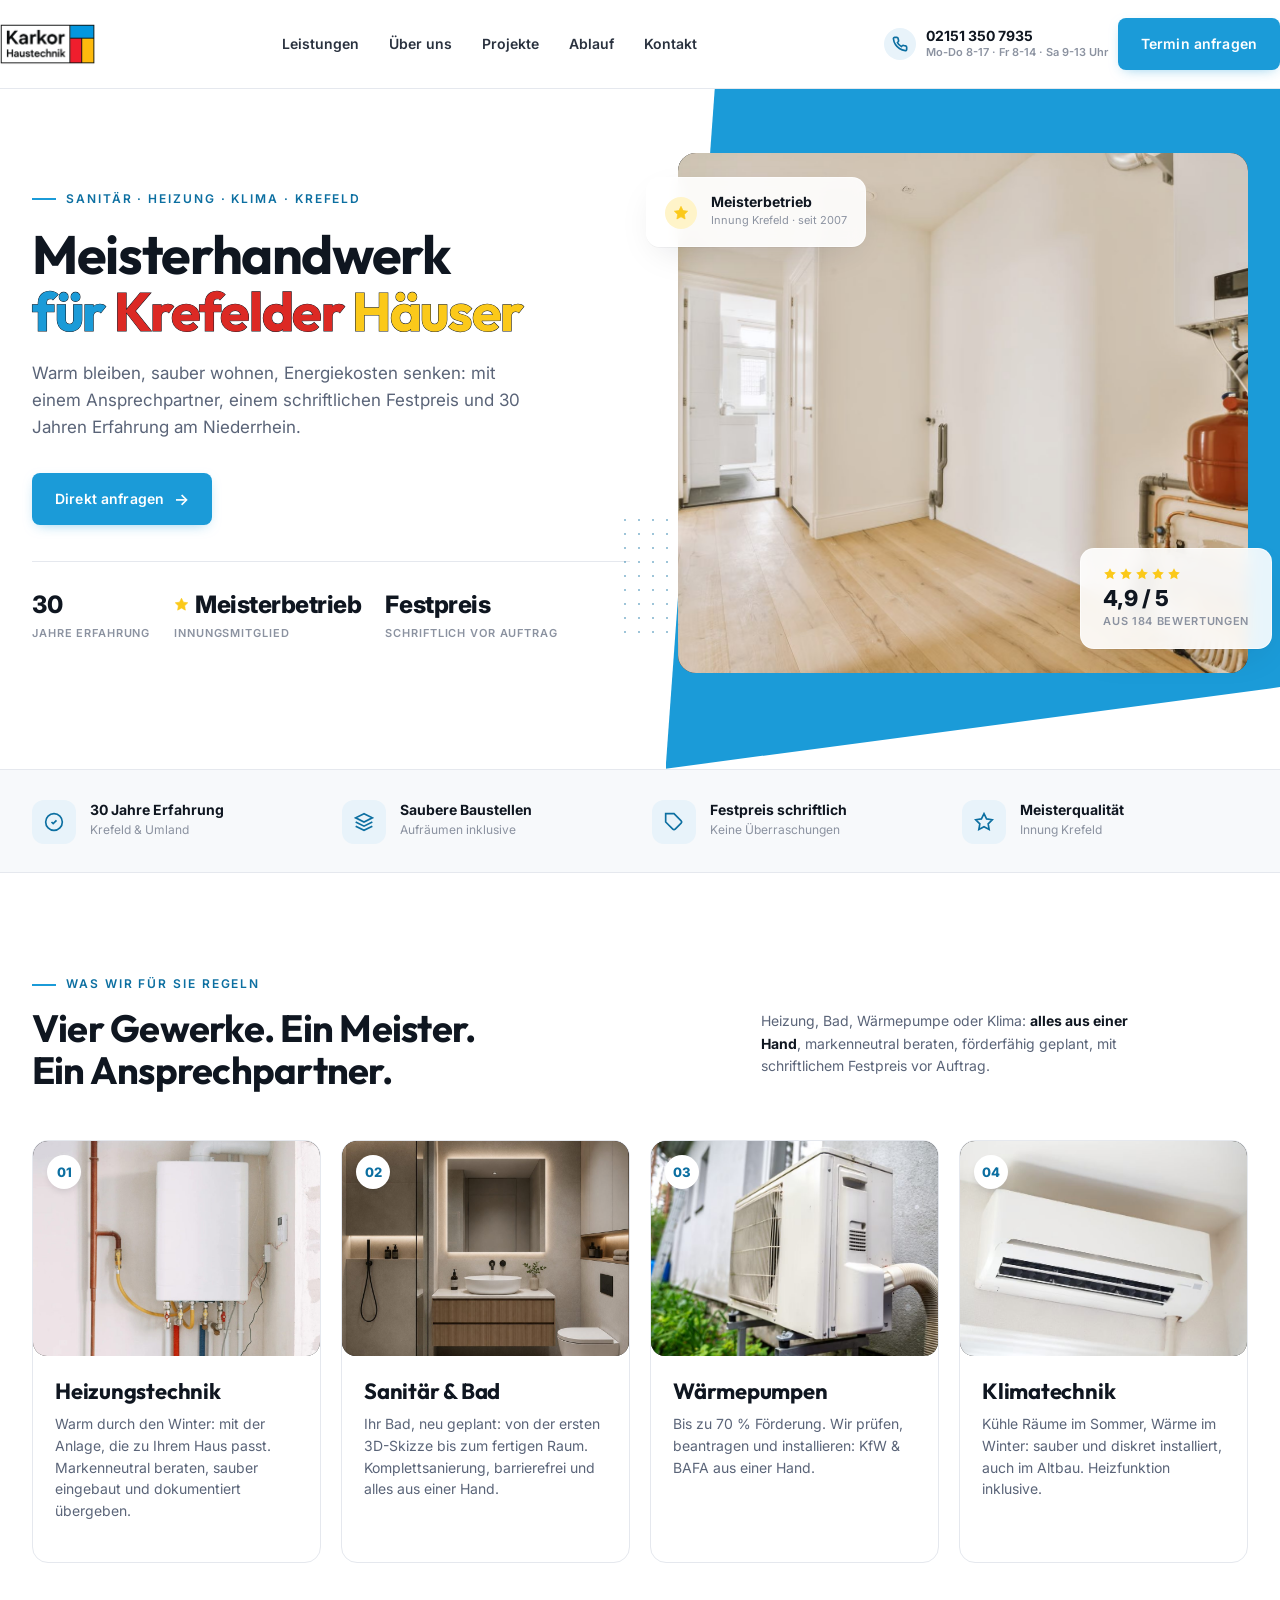
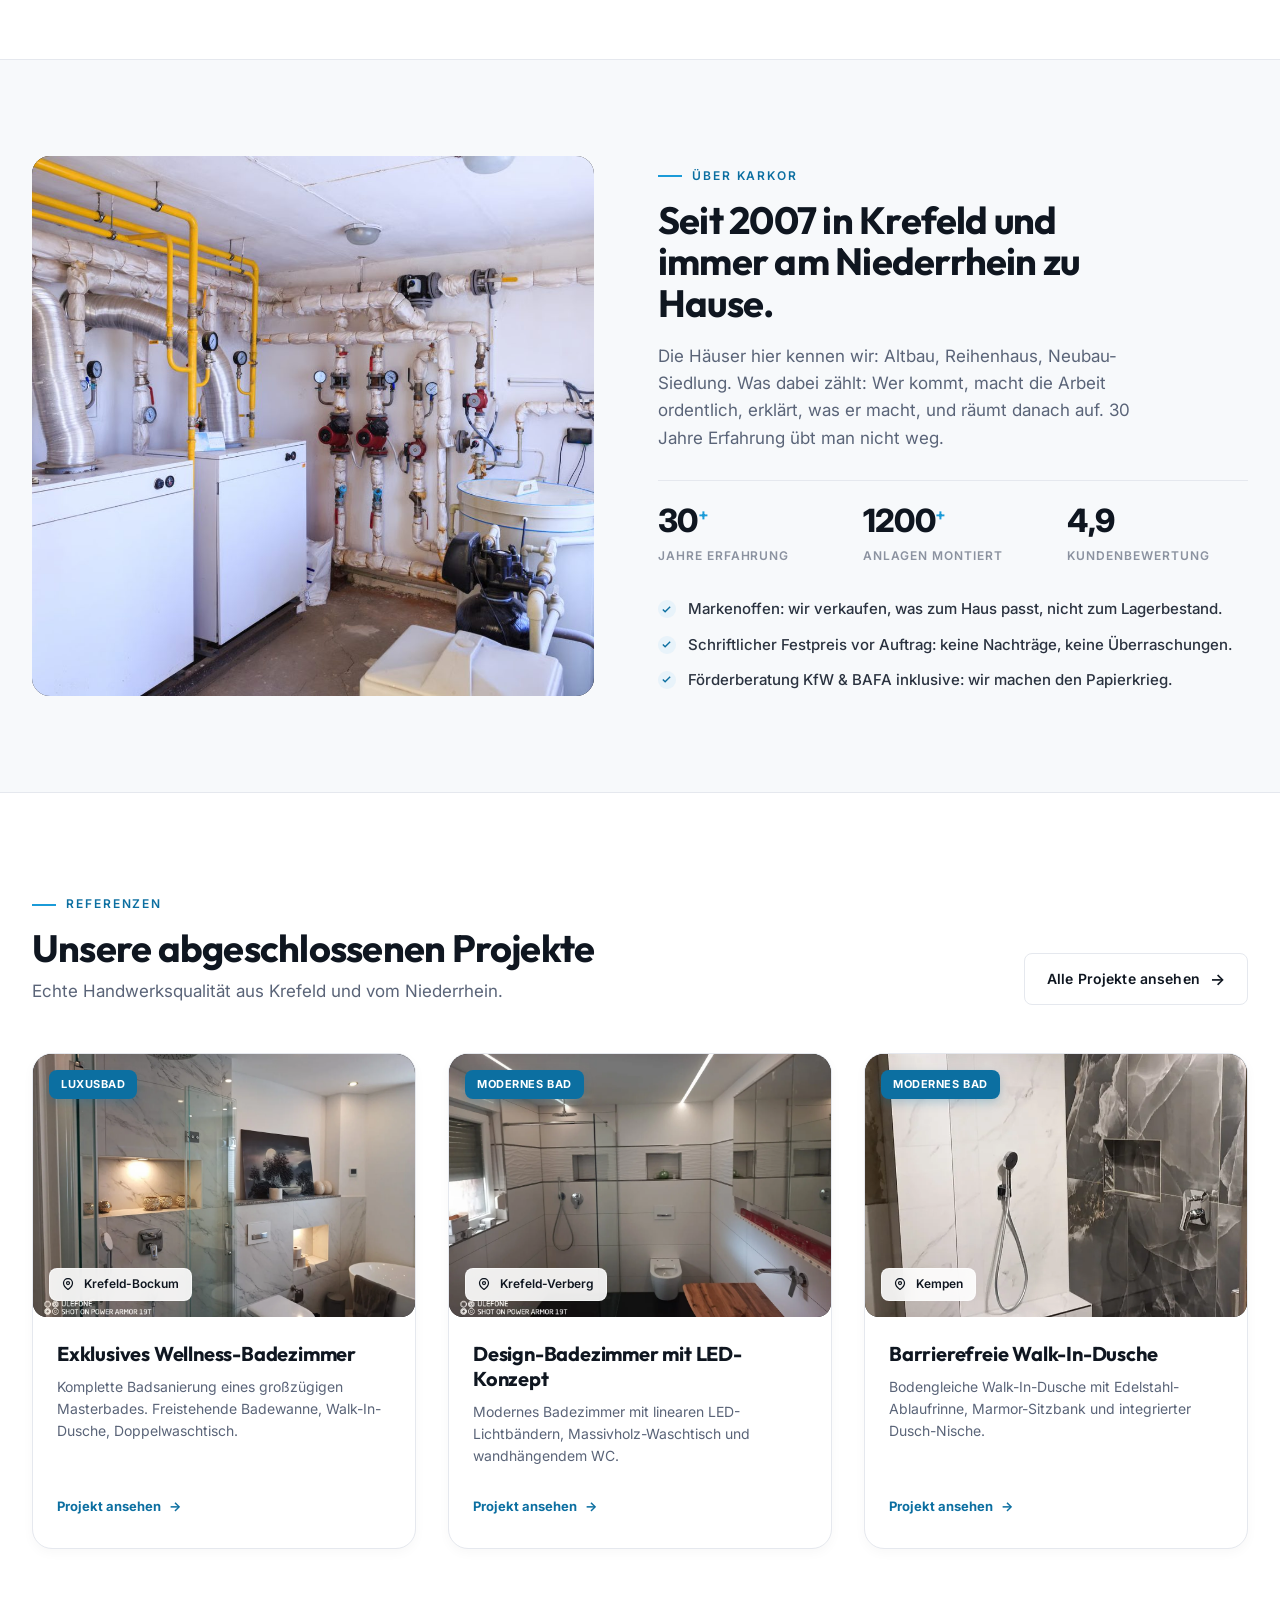
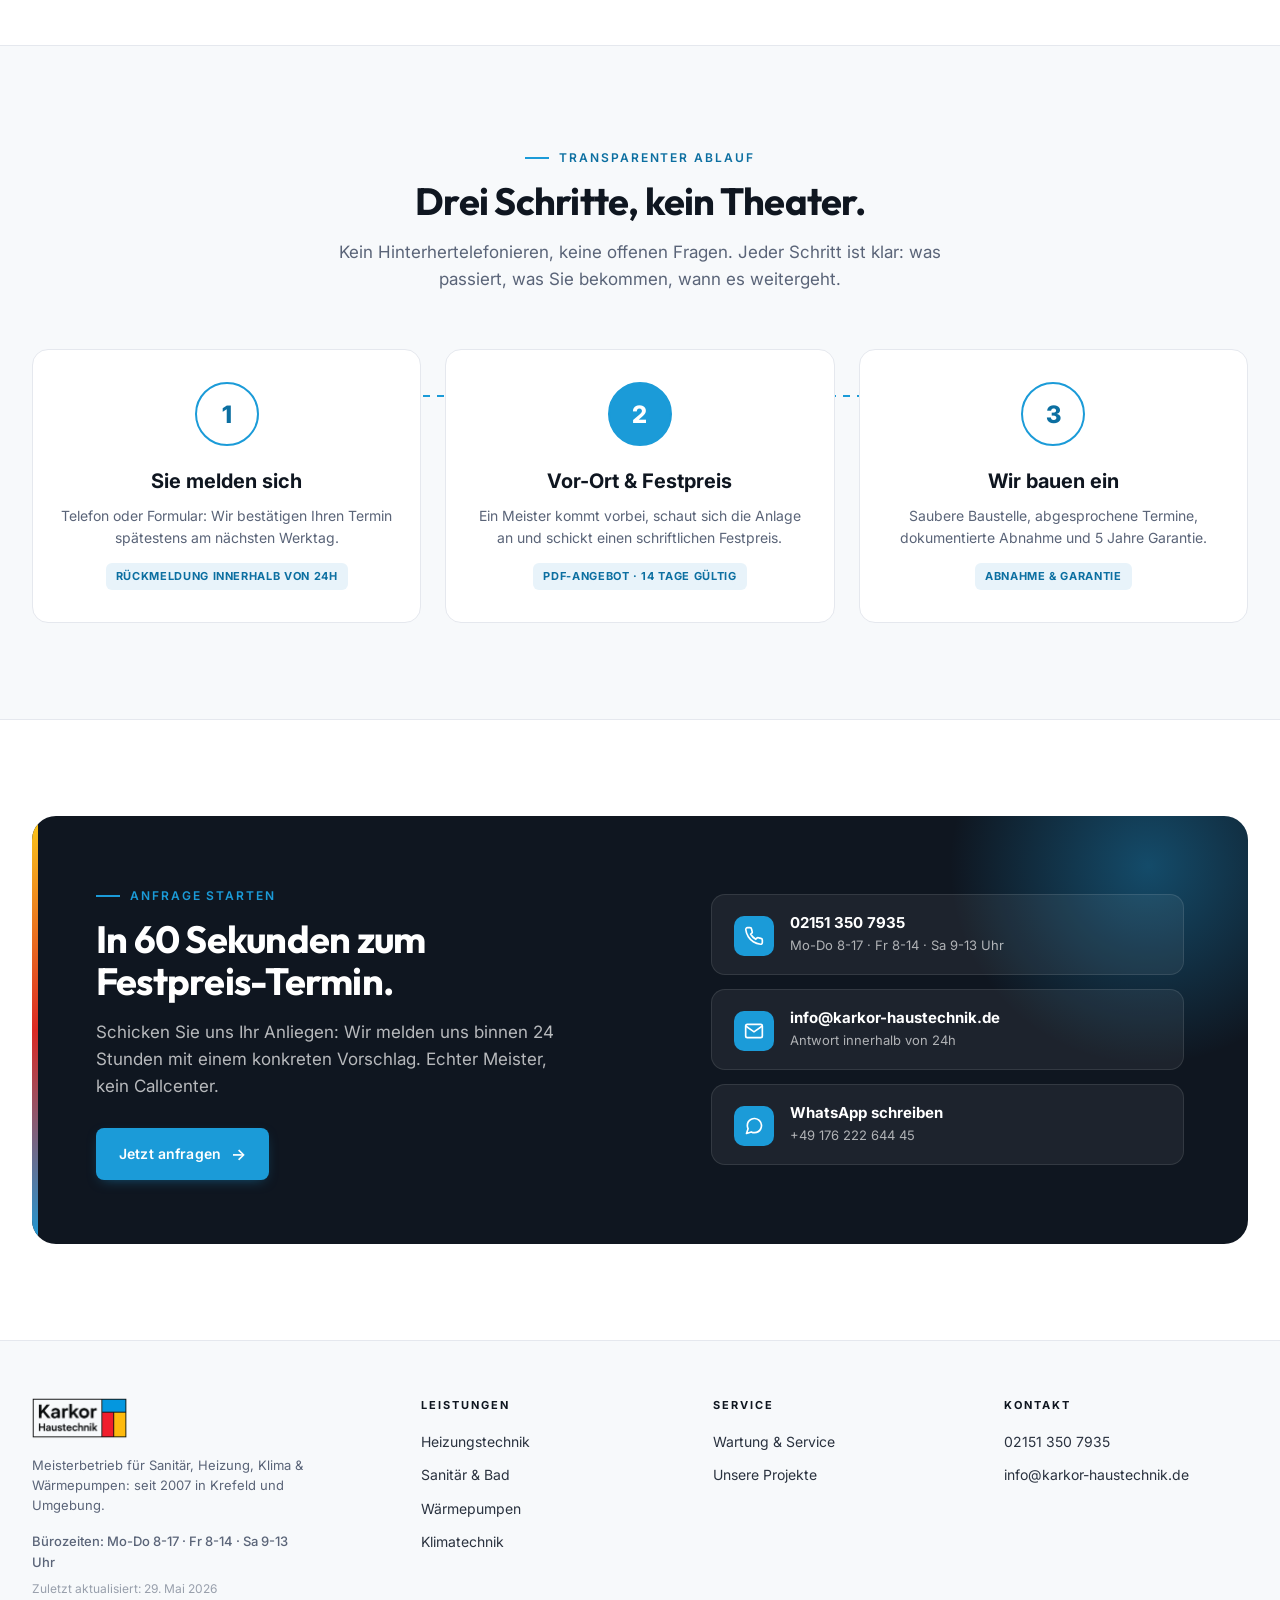
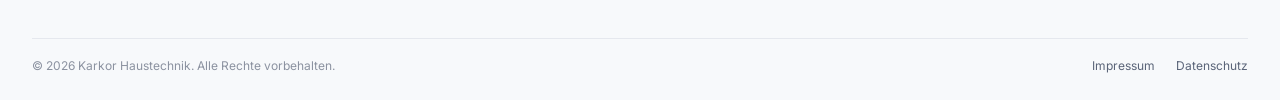
==== commit 307635b4: "Planer/Kalkulator entfernt: Dateien gelöscht, alle Links auf #kontakt umgeleitet Co-Authored-By: Cla" ====
--- a/index.html
+++ b/index.html
@@ -136,7 +136,6 @@
         </p>
         <div class="ctas">
           <a href="#kontakt" class="btn btn-primary">Direkt anfragen <span class="arr">→</span></a>
-          <a href="planer.html" class="btn btn-outline">Kosten &amp; Budget kalkulieren</a>
         </div>
         <div class="trust-mini">
           <div class="ti">
@@ -422,7 +421,7 @@
           <h2 class="h2">In 60 Sekunden zum Festpreis-Termin.</h2>
           <p class="lead">Schicken Sie uns Ihr Anliegen: Wir melden uns binnen 24 Stunden mit einem konkreten Vorschlag. Echter Meister, kein Callcenter.</p>
           <div class="ctas">
-            <a href="planer.html" class="btn btn-primary">Kosten &amp; Budget kalkulieren <span class="arr">→</span></a>
+            <a href="#kontakt" class="btn btn-primary">Jetzt anfragen <span class="arr">→</span></a>
           </div>
         </div>
         <div class="cta-side">
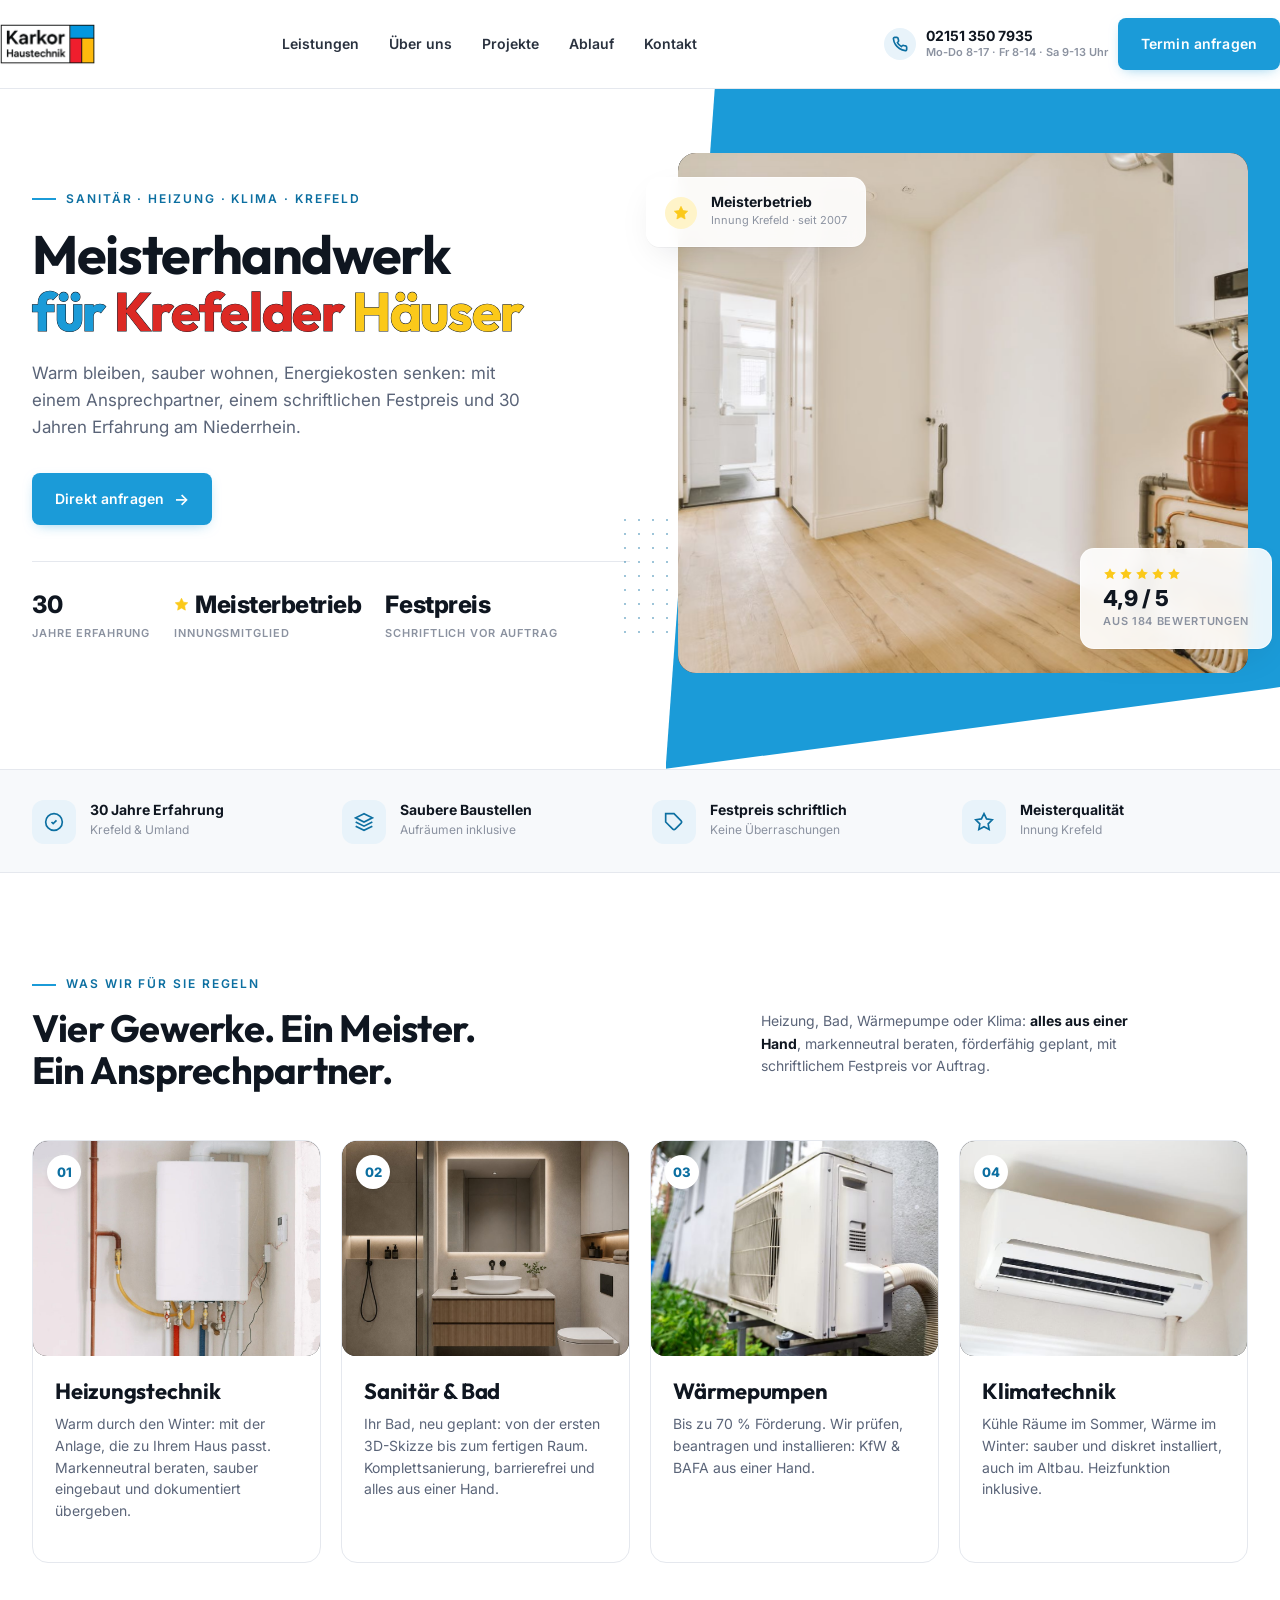
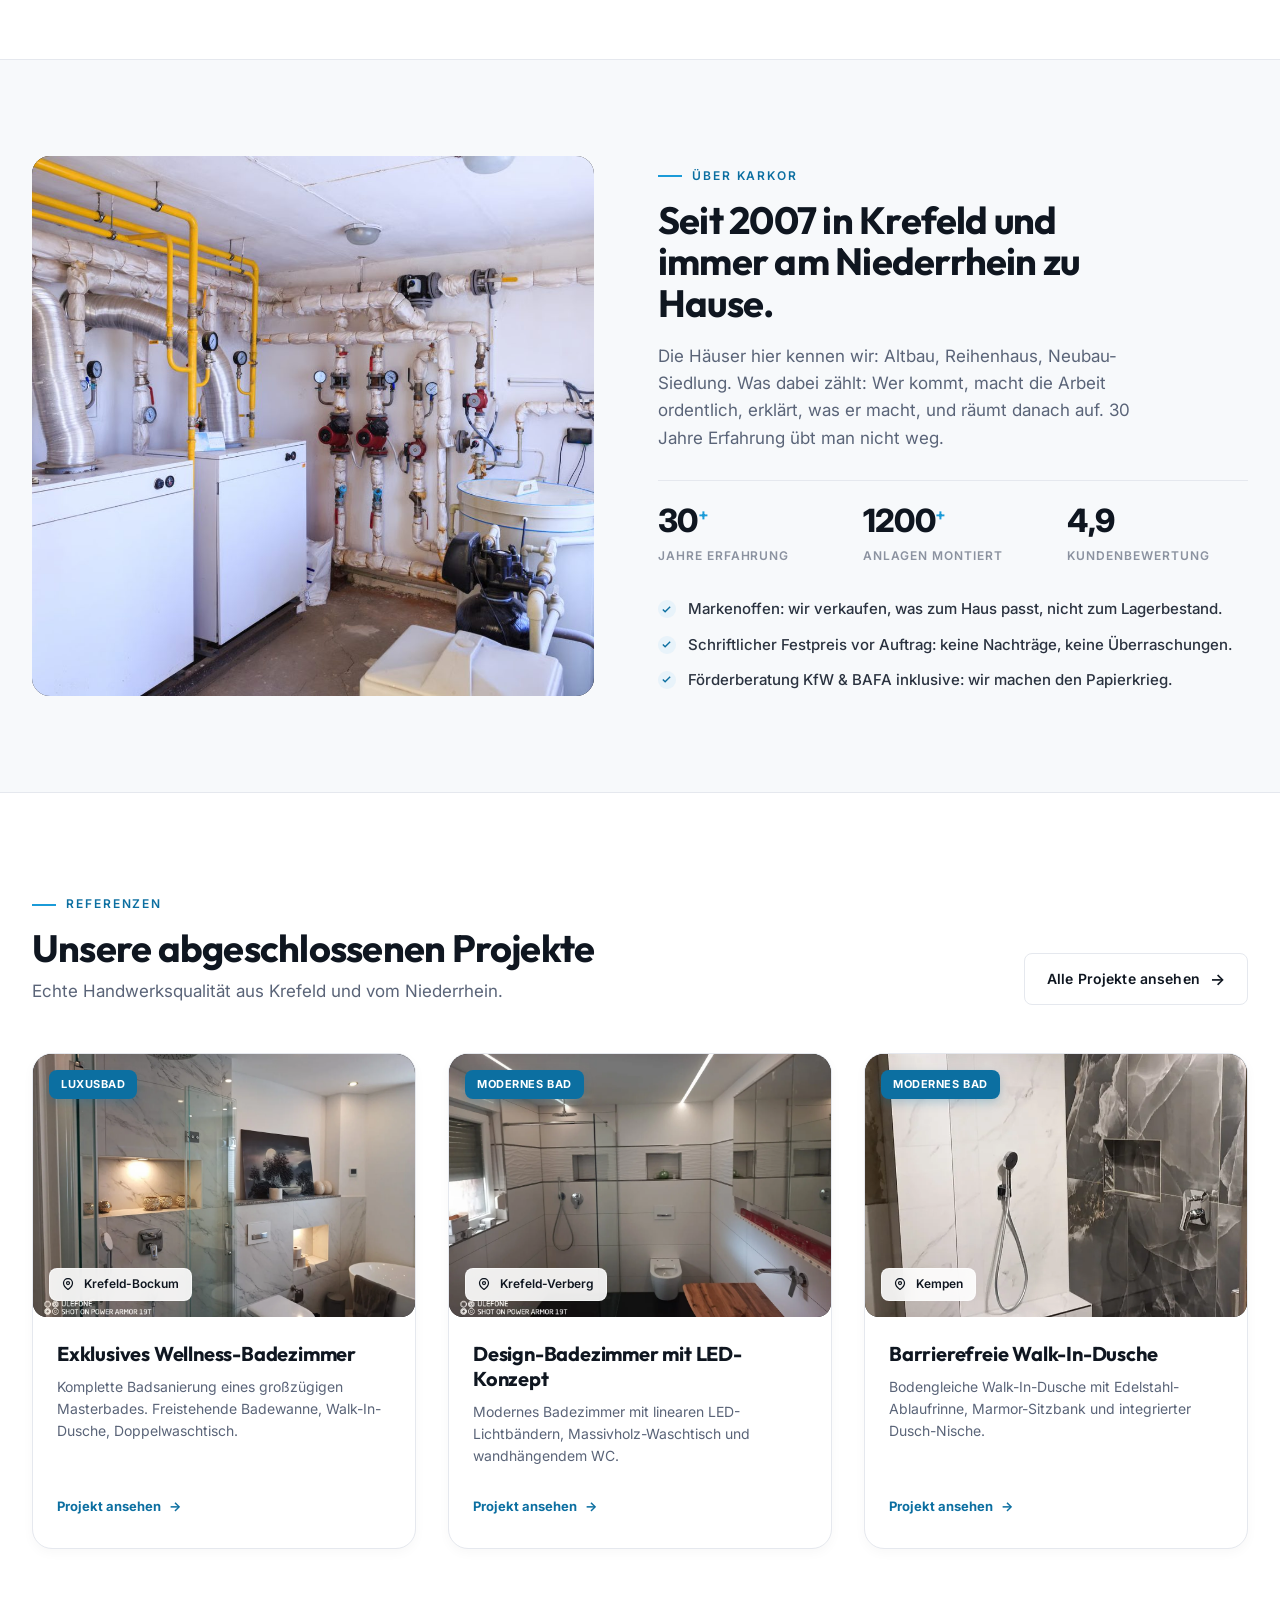
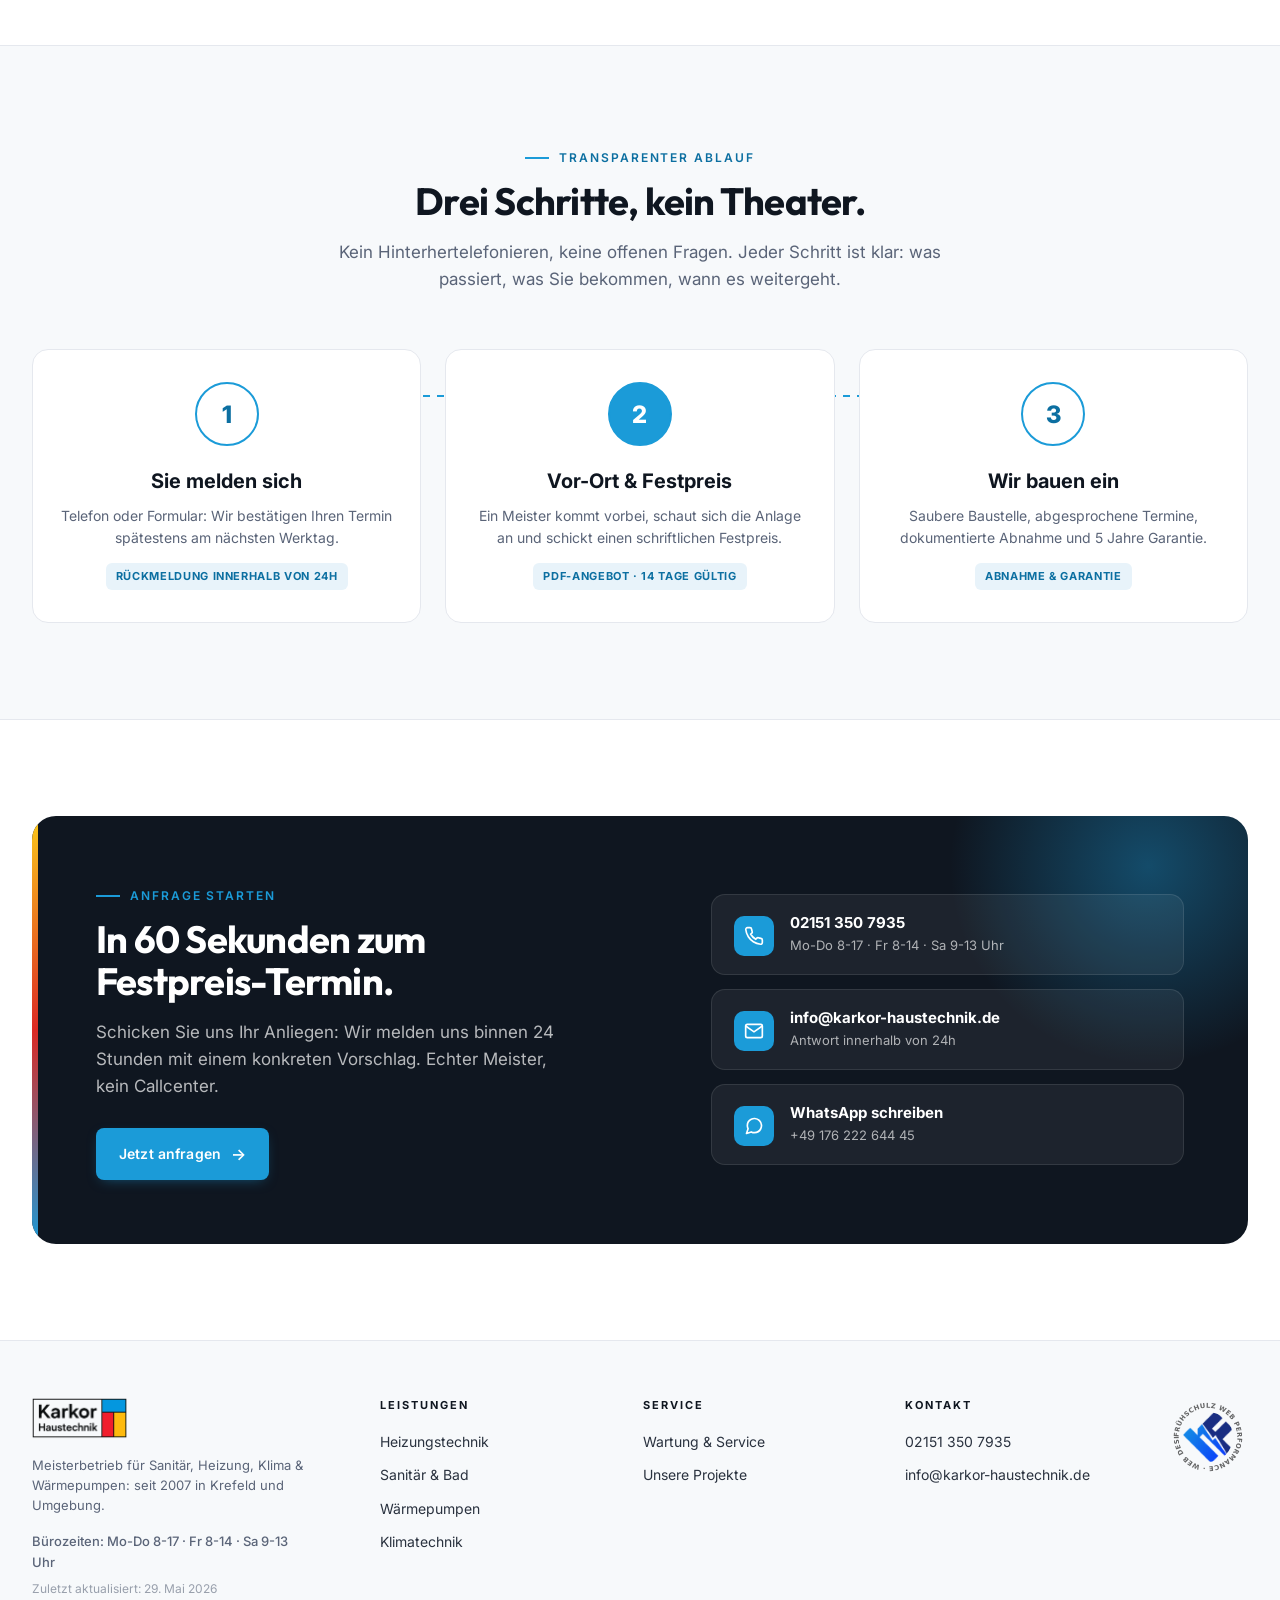
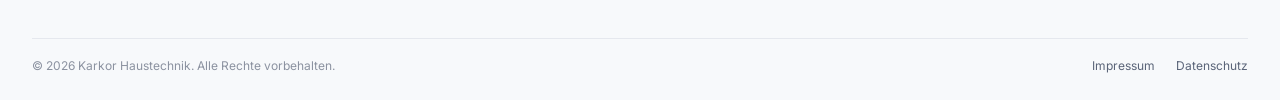
==== commit 042e93c5: "feat: Agency Badge zum Footer hinzugefügt" ====
--- a/index.html
+++ b/index.html
@@ -5,7 +5,7 @@
 <meta name="viewport" content="width=device-width, initial-scale=1" />
 <title>Karkor: Meisterbetrieb für Sanitär, Heizung, Klima in Krefeld</title>
 <meta name="description" content="Heizung ausgefallen, Bad veraltet oder Wärmepumpe geplant? Karkor Haustechnik: schriftlicher Festpreis, 30 Jahre Erfahrung, Rückmeldung innerhalb von 24 Stunden. Krefeld & Niederrhein." />
-<link rel="canonical" href="https://karkorshk.de/" />
+<link rel="canonical" href="https://www.karkor-shk.de/" />
 <meta name="robots" content="index, follow" />
 <meta name="author" content="Karkor Haustechnik" />
 
@@ -15,10 +15,10 @@
 
 <!-- Open Graph -->
 <meta property="og:type" content="website" />
-<meta property="og:url" content="https://karkorshk.de/" />
+<meta property="og:url" content="https://www.karkor-shk.de/" />
 <meta property="og:title" content="Karkor: Meisterbetrieb für Sanitär, Heizung & Wärmepumpen in Krefeld" />
 <meta property="og:description" content="Heizung ausgefallen, Bad veraltet oder Wärmepumpe geplant? Schriftlicher Festpreis, 30 Jahre Erfahrung, Rückmeldung innerhalb von 24 Stunden. Krefeld & Niederrhein." />
-<meta property="og:image" content="https://karkorshk.de/assets/hero.jpg" />
+<meta property="og:image" content="https://www.karkor-shk.de/assets/hero.jpg" />
 <meta property="og:locale" content="de_DE" />
 <meta property="og:site_name" content="Karkor Haustechnik" />
 
@@ -26,7 +26,7 @@
 <meta name="twitter:card" content="summary_large_image" />
 <meta name="twitter:title" content="Karkor: Meisterbetrieb für Sanitär, Heizung & Wärmepumpen in Krefeld" />
 <meta name="twitter:description" content="Schriftlicher Festpreis, 30 Jahre Erfahrung, Rückmeldung innerhalb von 24 Stunden. Krefeld & Niederrhein." />
-<meta name="twitter:image" content="https://karkorshk.de/assets/hero.jpg" />
+<meta name="twitter:image" content="https://www.karkor-shk.de/assets/hero.jpg" />
 
 <!-- Structured Data: LocalBusiness -->
 <script type="application/ld+json">
@@ -35,7 +35,7 @@
   "@type": "Plumber",
   "name": "Karkor Haustechnik",
   "description": "Meisterbetrieb für Sanitär, Heizung, Klima und Wärmepumpen — seit 2007 in Krefeld und am Niederrhein. 30 Jahre Gesamterfahrung.",
-  "url": "https://karkorshk.de",
+  "url": "https://www.karkor-shk.de",
   "telephone": "+4921513507935",
   "contactPoint": {
     "@type": "ContactPoint",
@@ -481,6 +481,19 @@
             <li><a href="mailto:info@karkor-haustechnik.de">info@karkor-haustechnik.de</a></li>
           </ul>
         </div>
+        <div class="col" style="display:flex;align-items:flex-start;justify-content:flex-end;">
+          <a href="https://fruehschulz.net/" target="_blank" rel="noopener" class="nf-footer-badge" aria-label="Website von Nik Frühschulz – Web Performance">
+            <svg class="nf-footer-ring" viewBox="0 0 120 120" aria-hidden="true">
+              <defs>
+                <path id="nf-footer-circle" d="M60,60 m-44,0 a44,44 0 1,1 88,0 a44,44 0 1,1 -88,0"/>
+              </defs>
+              <text class="nf-footer-ring-text">
+                <textPath href="#nf-footer-circle" startOffset="0%">FRÜHSCHULZ WEB PERFORMANCE · WEB DESIGN · MARKETING · VOICE AGENTS ·</textPath>
+              </text>
+            </svg>
+            <img src="assets/nf-logo.webp" alt="Frühschulz Web Performance" class="nf-footer-logo">
+          </a>
+        </div>
       </div>
       <div class="bottom">
         <span>© 2026 Karkor Haustechnik. Alle Rechte vorbehalten.</span>
@@ -531,5 +544,6 @@
     });
   </script>
 
+  <script src="scripts/nf-footer-badge.js"></script>
 </body>
 </html>
--- a/karkor-tokens.css
+++ b/karkor-tokens.css
@@ -148,7 +148,7 @@
   padding:56px 0 24px;margin-top:0;
   border-top:1px solid var(--hair);
 }
-footer.site .top{display:grid;grid-template-columns:1.4fr 1fr 1fr 1fr;gap:48px}
+footer.site .top{display:grid;grid-template-columns:1.4fr 1fr 1fr 1fr auto;gap:48px}
 footer.site .col h4{font-size:11px;font-weight:700;letter-spacing:.18em;text-transform:uppercase;color:var(--ink);margin:0 0 16px}
 footer.site .col ul{list-style:none;padding:0;margin:0;display:flex;flex-direction:column;gap:10px}
 footer.site .col a{font-size:14px;color:var(--ink-2);transition:color .15s}
@@ -161,3 +161,11 @@
 }
 footer.site .bottom a{color:var(--ink-3);margin-left:18px;transition:color .15s}
 footer.site .bottom a:hover{color:var(--blue)}
+
+/* Agency Badge */
+.nf-footer-badge { position: relative; width: 80px; height: 80px; display: flex; align-items: center; justify-content: center; text-decoration: none; }
+.nf-footer-ring { position: absolute; inset: 0; width: 100%; height: 100%; animation: nf-spin 12s linear infinite; }
+.nf-footer-ring-text { font-size: 10px; font-weight: 700; letter-spacing: .05em; fill: rgba(0,0,0,.6); font-family: system-ui, sans-serif; }
+.nf-footer-logo { width: 50px; height: 50px; border-radius: 50%; object-fit: cover; position: relative; z-index: 1; }
+.nf-footer-badge:hover .nf-footer-ring { animation-duration: 4s; }
+@keyframes nf-spin { from { transform: rotate(0deg); } to { transform: rotate(360deg); } }
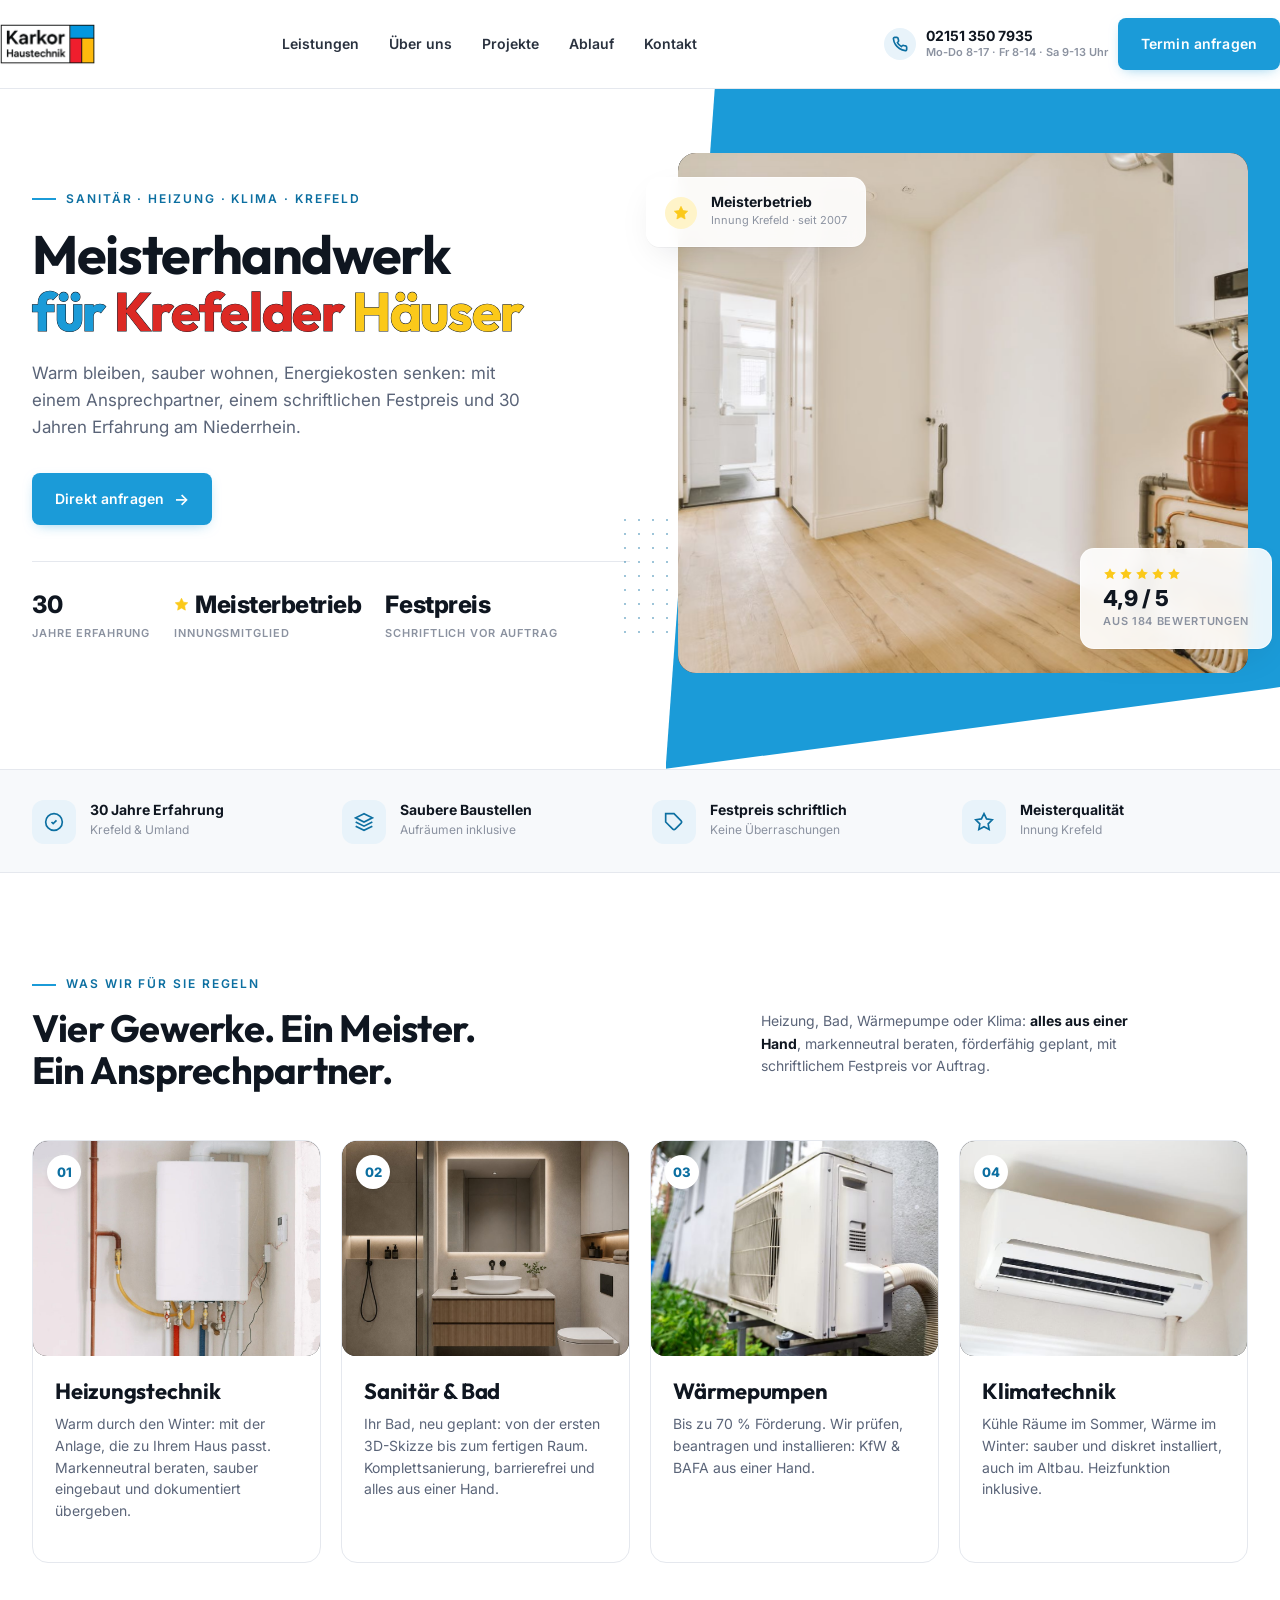
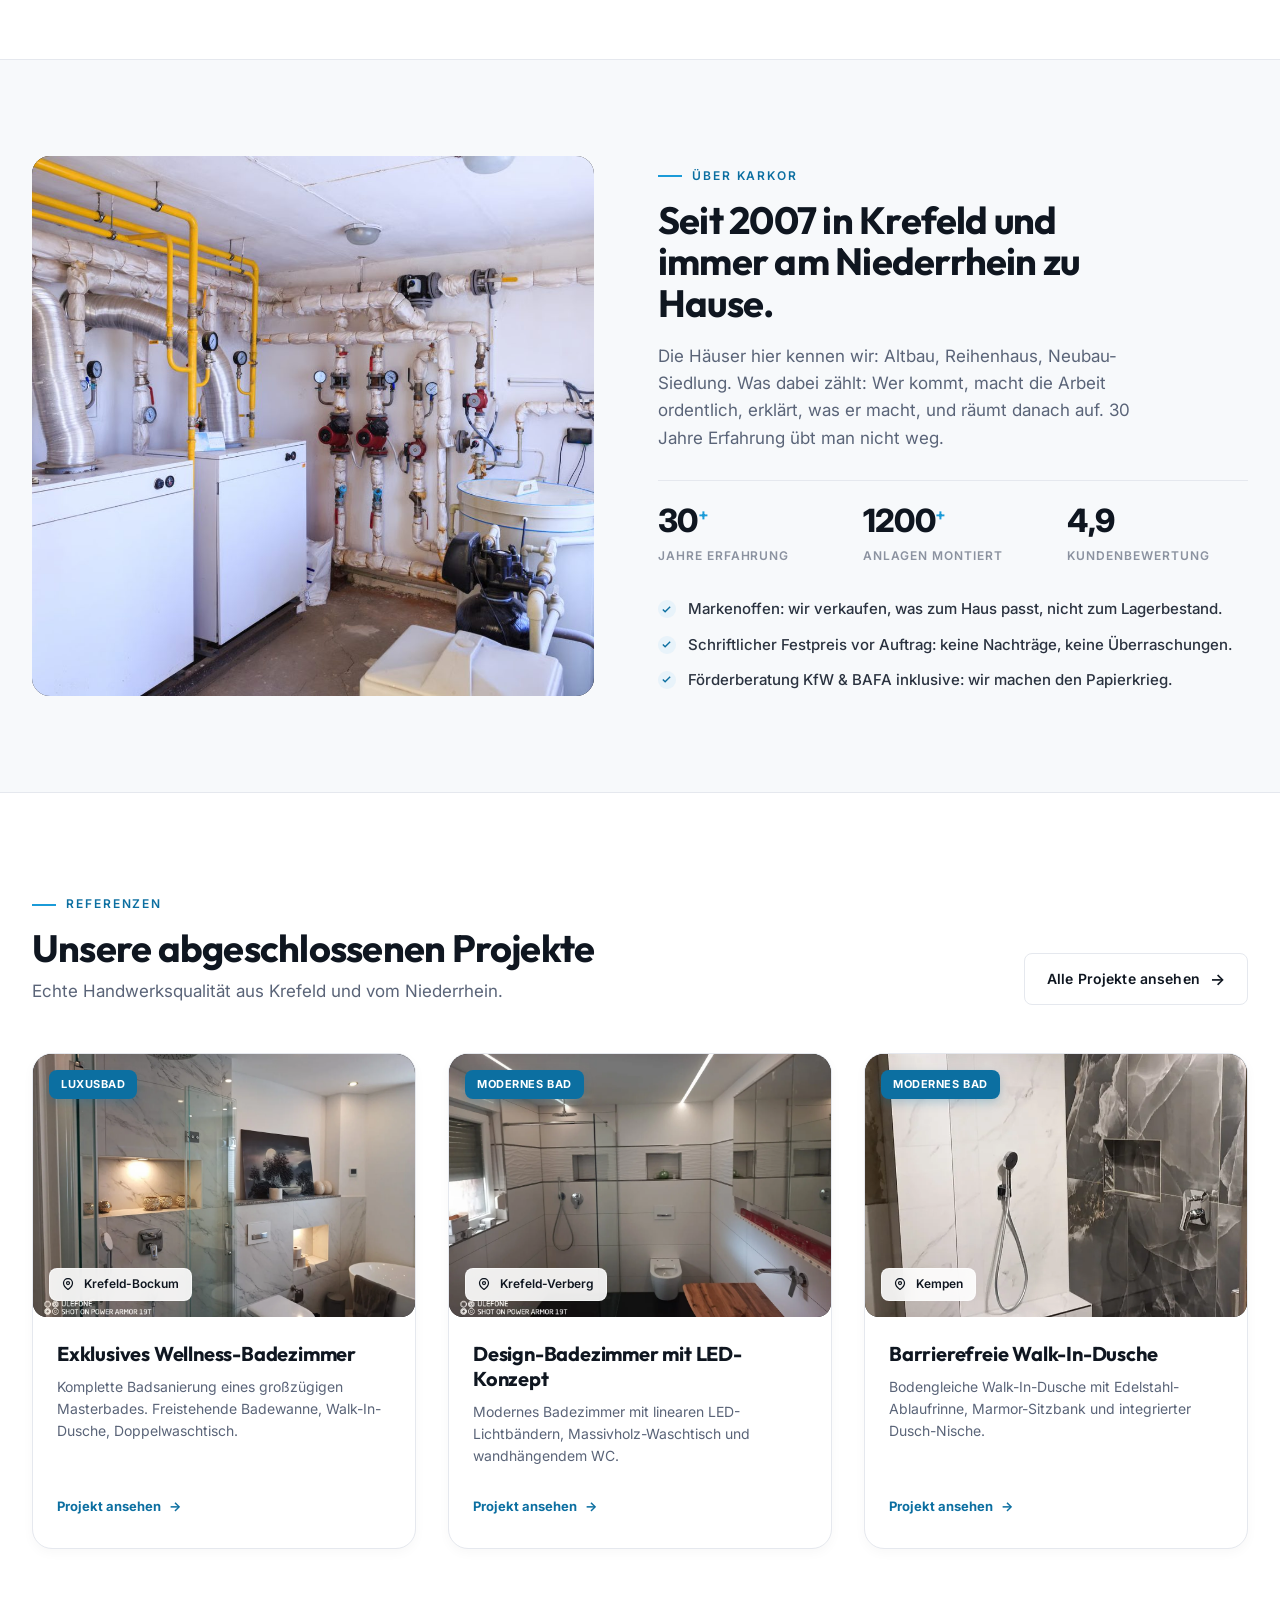
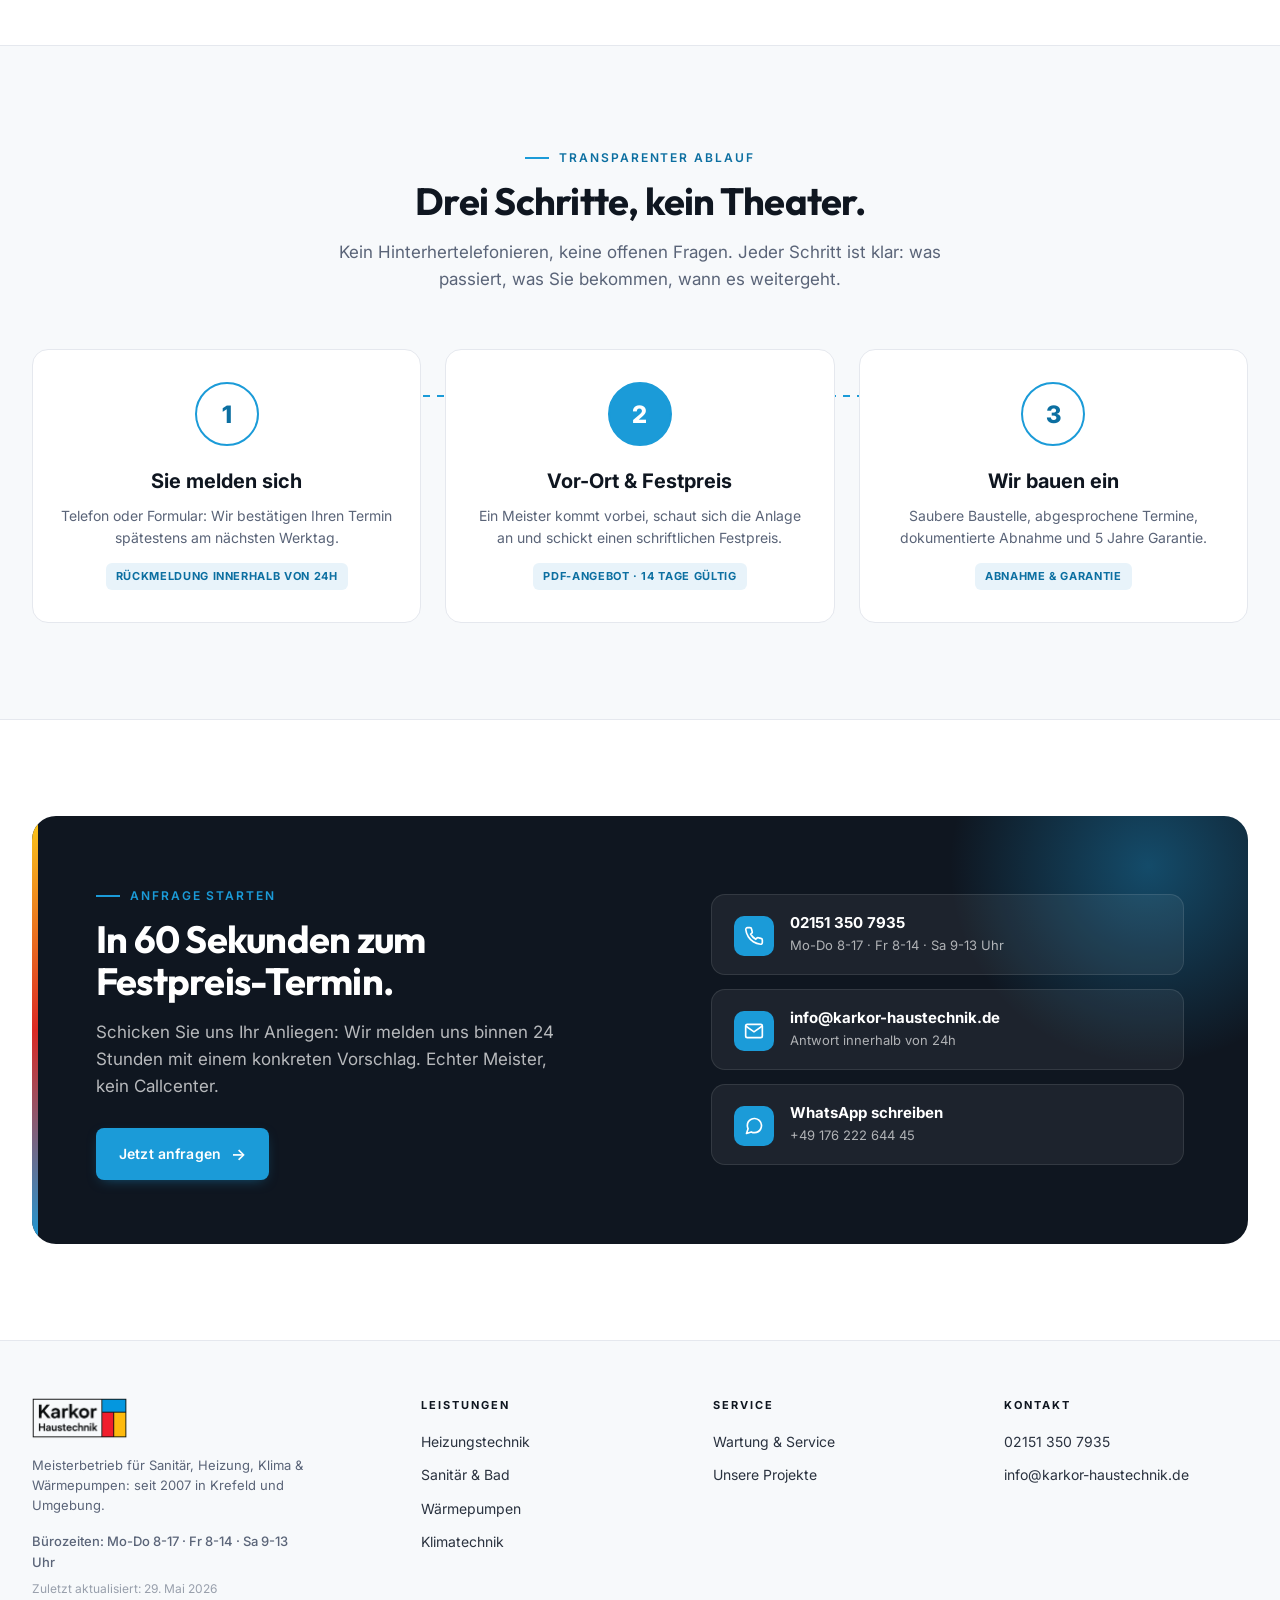
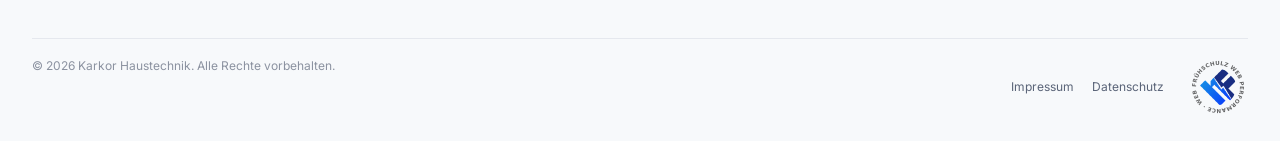
==== commit 5417913b: "fix: Badge in unterste Zeile verschoben und Größe angepasst" ====
--- a/index.html
+++ b/index.html
@@ -481,7 +481,12 @@
             <li><a href="mailto:info@karkor-haustechnik.de">info@karkor-haustechnik.de</a></li>
           </ul>
         </div>
-        <div class="col" style="display:flex;align-items:flex-start;justify-content:flex-end;">
+      </div>
+      <div class="bottom">
+        <span>© 2026 Karkor Haustechnik. Alle Rechte vorbehalten.</span>
+        <span style="display:flex;align-items:center;">
+          <a href="impressum.html">Impressum</a>
+          <a href="datenschutz.html">Datenschutz</a>
           <a href="https://fruehschulz.net/" target="_blank" rel="noopener" class="nf-footer-badge" aria-label="Website von Nik Frühschulz – Web Performance">
             <svg class="nf-footer-ring" viewBox="0 0 120 120" aria-hidden="true">
               <defs>
@@ -493,13 +498,6 @@
             </svg>
             <img src="assets/nf-logo.webp" alt="Frühschulz Web Performance" class="nf-footer-logo">
           </a>
-        </div>
-      </div>
-      <div class="bottom">
-        <span>© 2026 Karkor Haustechnik. Alle Rechte vorbehalten.</span>
-        <span>
-          <a href="impressum.html">Impressum</a>
-          <a href="datenschutz.html">Datenschutz</a>
         </span>
       </div>
     </div>
--- a/karkor-tokens.css
+++ b/karkor-tokens.css
@@ -148,7 +148,7 @@
   padding:56px 0 24px;margin-top:0;
   border-top:1px solid var(--hair);
 }
-footer.site .top{display:grid;grid-template-columns:1.4fr 1fr 1fr 1fr auto;gap:48px}
+footer.site .top{display:grid;grid-template-columns:1.4fr 1fr 1fr 1fr;gap:48px}
 footer.site .col h4{font-size:11px;font-weight:700;letter-spacing:.18em;text-transform:uppercase;color:var(--ink);margin:0 0 16px}
 footer.site .col ul{list-style:none;padding:0;margin:0;display:flex;flex-direction:column;gap:10px}
 footer.site .col a{font-size:14px;color:var(--ink-2);transition:color .15s}
@@ -163,9 +163,9 @@
 footer.site .bottom a:hover{color:var(--blue)}
 
 /* Agency Badge */
-.nf-footer-badge { position: relative; width: 80px; height: 80px; display: flex; align-items: center; justify-content: center; text-decoration: none; }
+.nf-footer-badge { position: relative; width: 60px; height: 60px; display: flex; align-items: center; justify-content: center; text-decoration: none; margin-left: 24px !important; }
 .nf-footer-ring { position: absolute; inset: 0; width: 100%; height: 100%; animation: nf-spin 12s linear infinite; }
-.nf-footer-ring-text { font-size: 10px; font-weight: 700; letter-spacing: .05em; fill: rgba(0,0,0,.6); font-family: system-ui, sans-serif; }
-.nf-footer-logo { width: 50px; height: 50px; border-radius: 50%; object-fit: cover; position: relative; z-index: 1; }
+.nf-footer-ring-text { font-size: 11px; font-weight: 700; letter-spacing: .05em; fill: rgba(0,0,0,.6); font-family: system-ui, sans-serif; }
+.nf-footer-logo { width: 36px !important; height: 36px !important; border-radius: 50%; object-fit: cover; position: relative; z-index: 1; display: block !important; }
 .nf-footer-badge:hover .nf-footer-ring { animation-duration: 4s; }
 @keyframes nf-spin { from { transform: rotate(0deg); } to { transform: rotate(360deg); } }
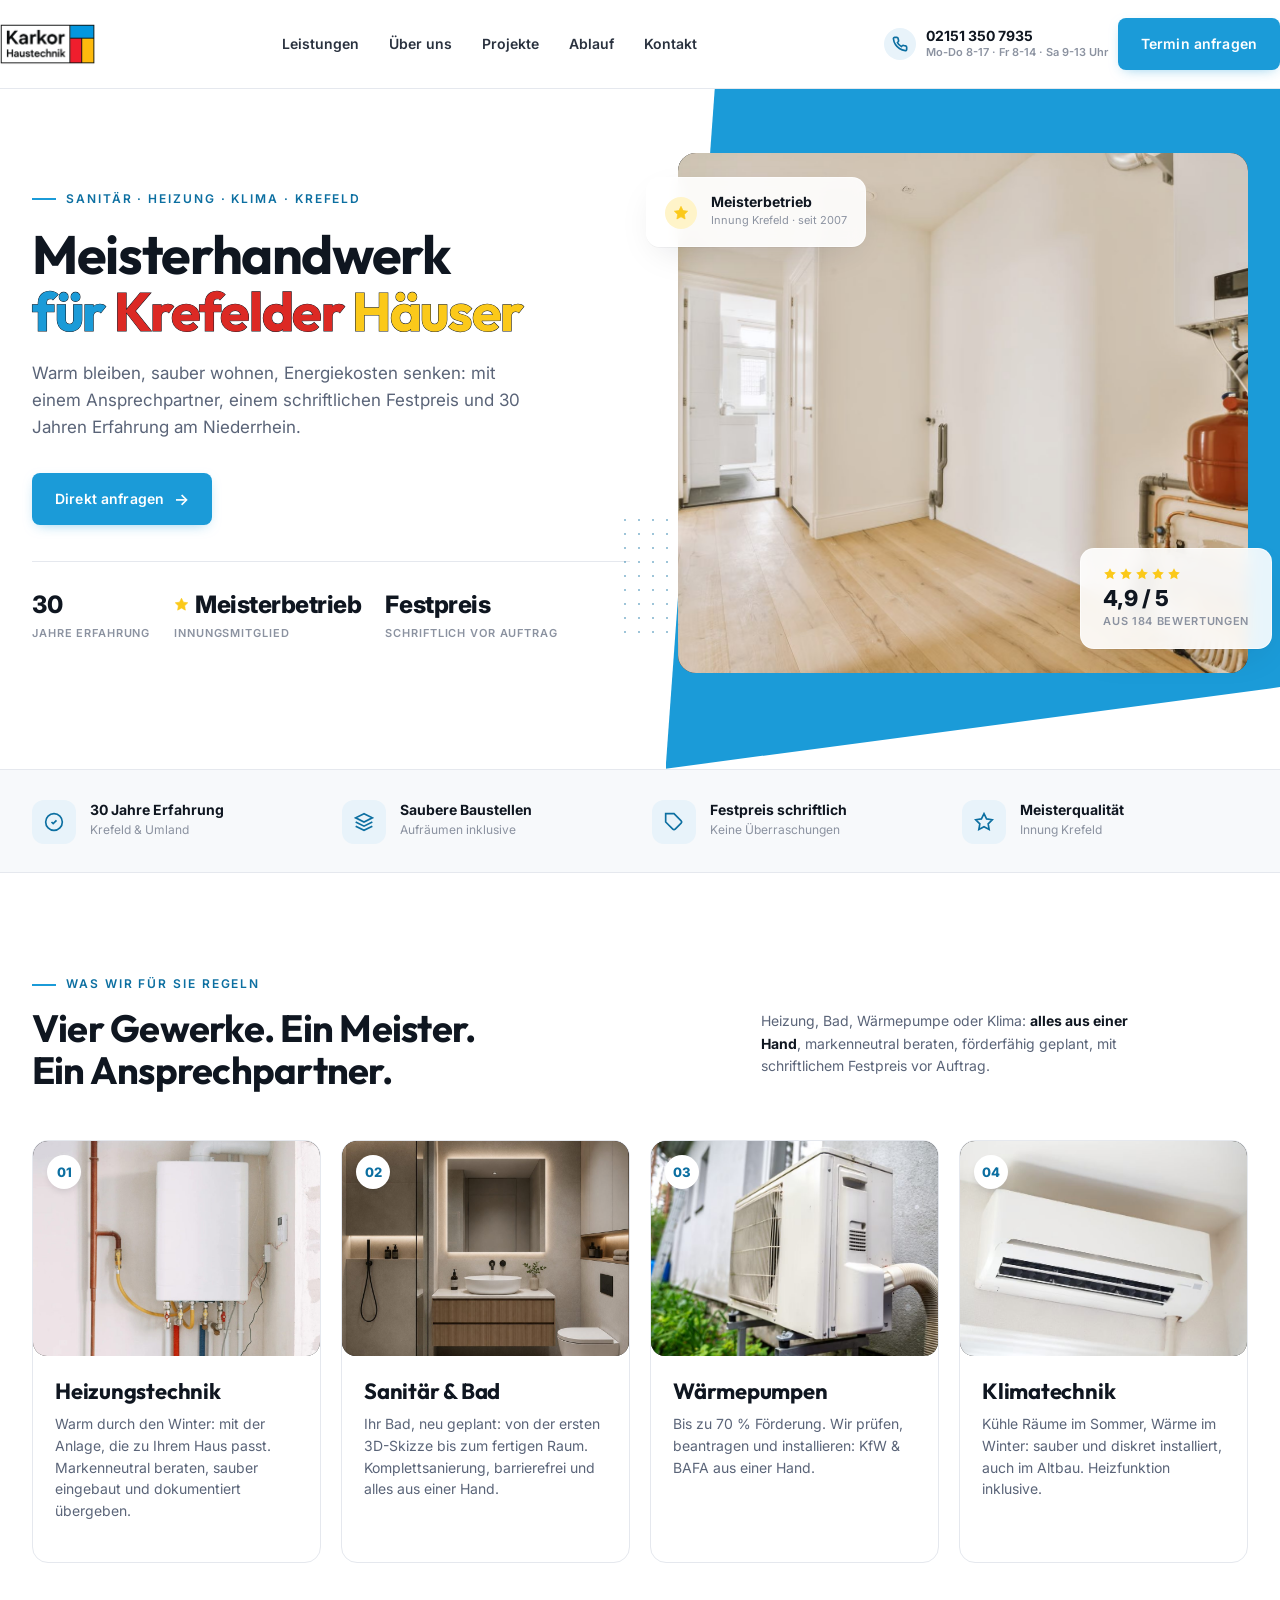
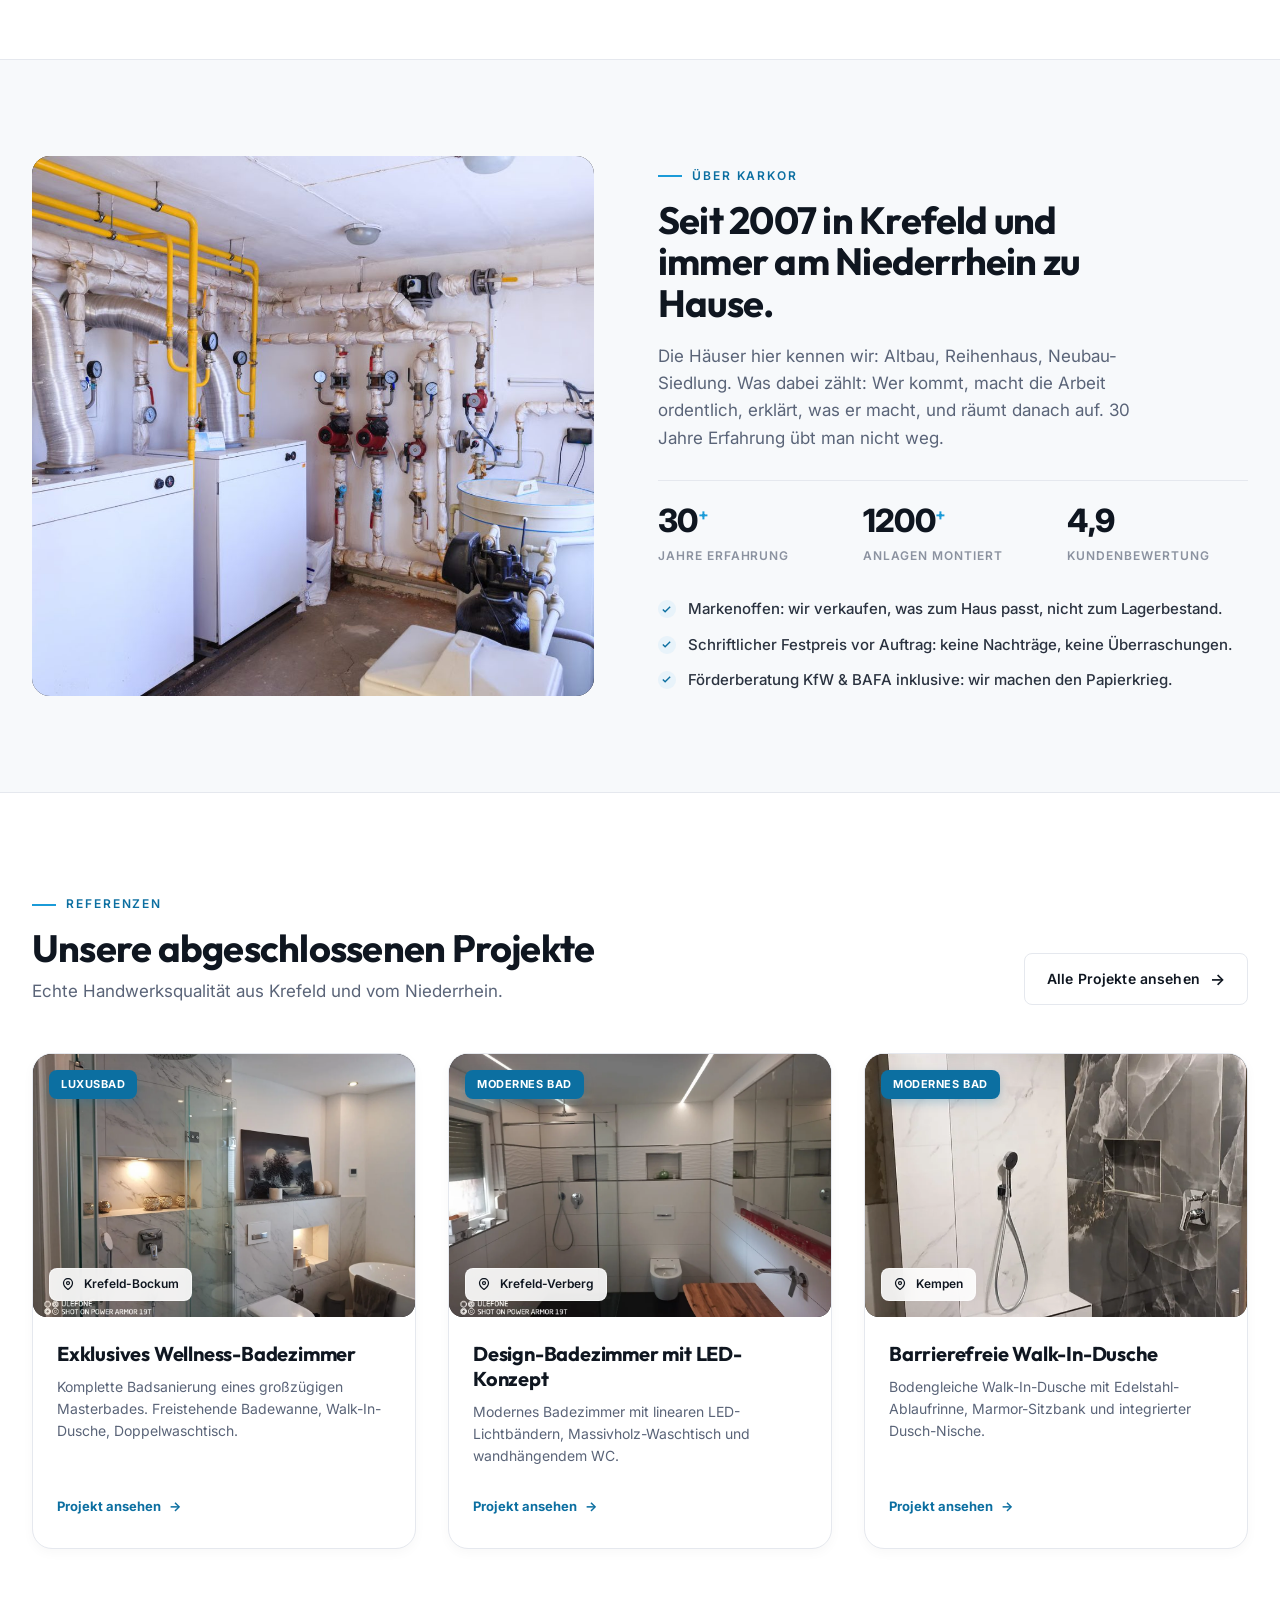
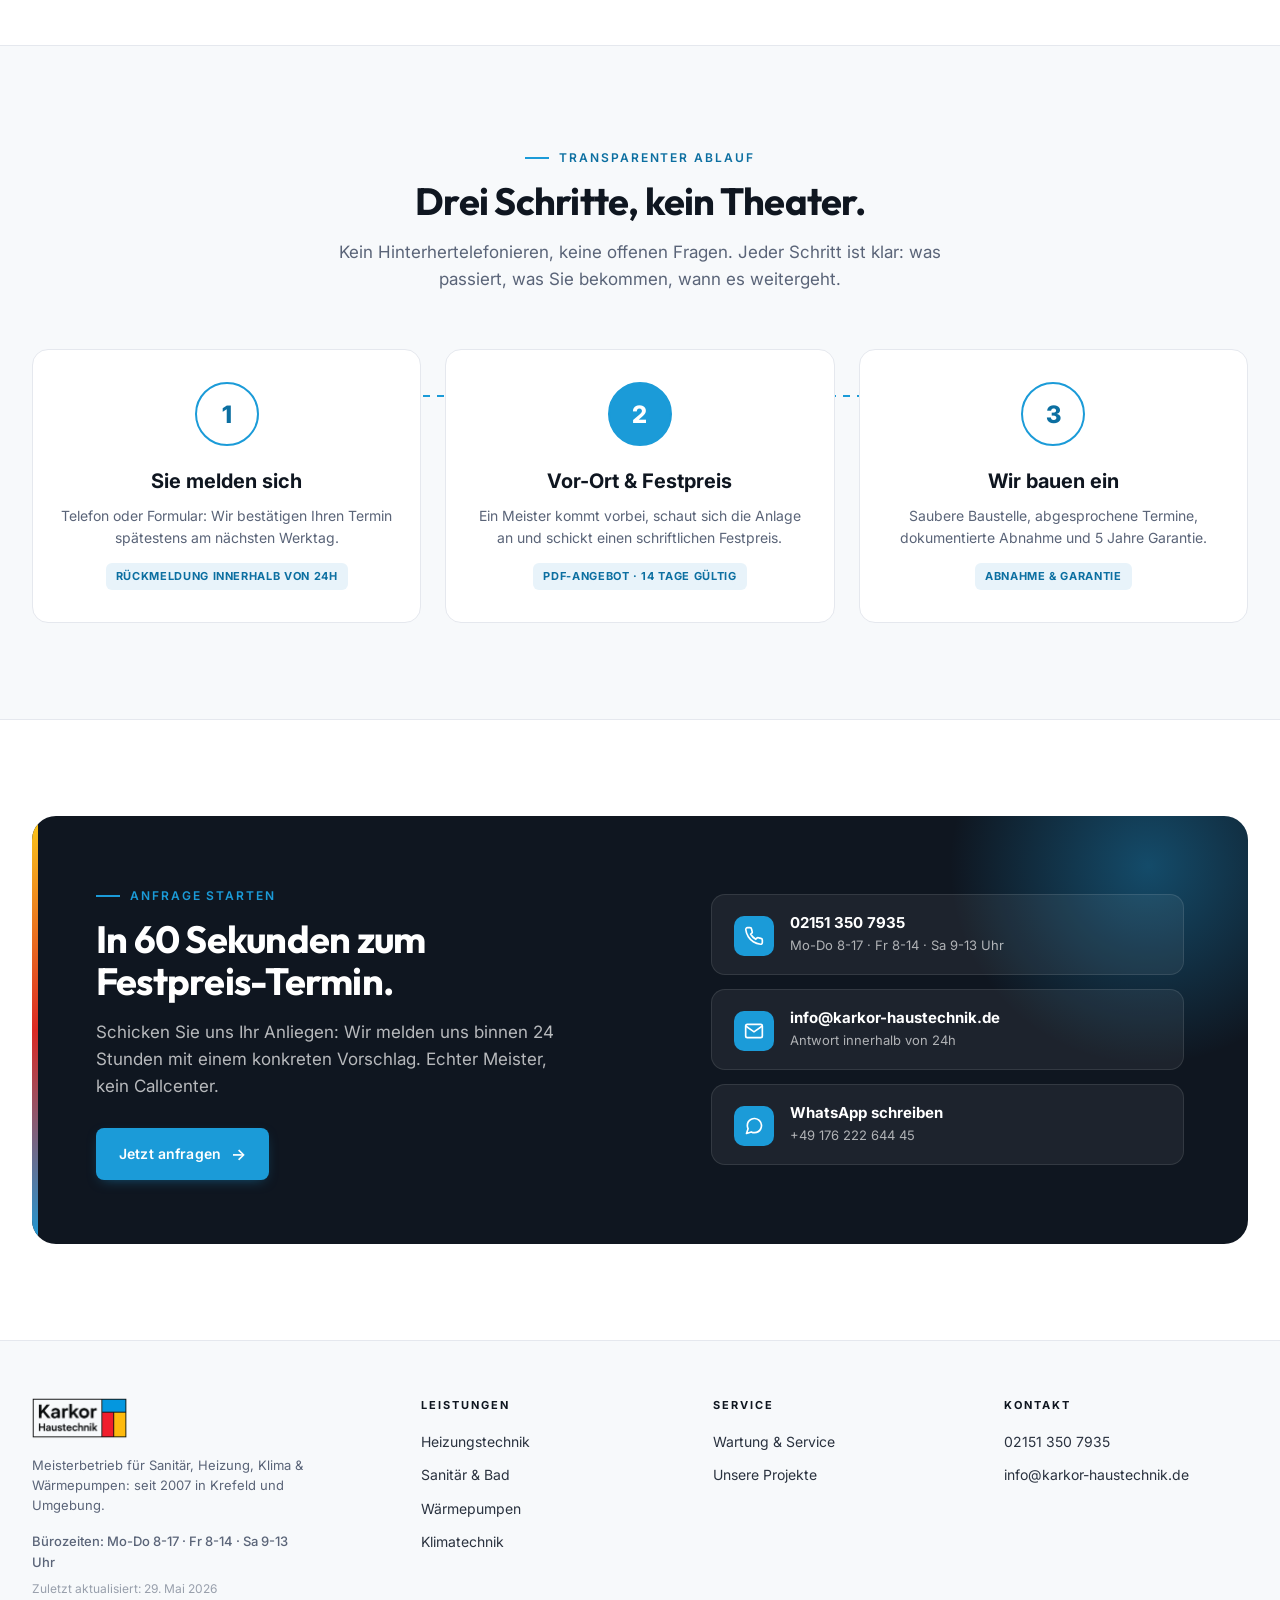
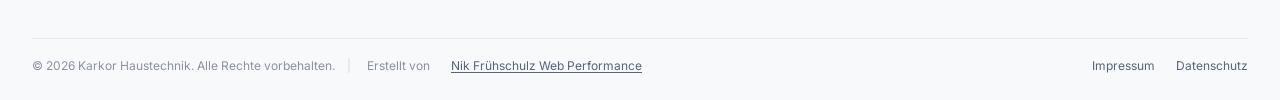
==== commit 500c3bae: "feat: Minimalistisches Creator Badge" ====
--- a/index.html
+++ b/index.html
@@ -91,7 +91,7 @@
 <link rel="preconnect" href="https://fonts.googleapis.com" />
 <link rel="preconnect" href="https://fonts.gstatic.com" crossorigin />
 <link href="https://fonts.googleapis.com/css2?family=Inter:wght@400;500;600;700;800&family=Outfit:wght@600;700;800&display=swap" rel="stylesheet" />
-<link rel="stylesheet" href="karkor-tokens.css?v=3" />
+<link rel="stylesheet" href="karkor-tokens.css?v=5" />
 <link rel="stylesheet" href="styles/layout.css?v=3" />
 </head>
 <body>
@@ -483,23 +483,26 @@
         </div>
       </div>
       <div class="bottom">
-        <span>© 2026 Karkor Haustechnik. Alle Rechte vorbehalten.</span>
-        <span style="display:flex;align-items:center;">
-          <a href="impressum.html">Impressum</a>
-          <a href="datenschutz.html">Datenschutz</a>
-          <a href="https://fruehschulz.net/" target="_blank" rel="noopener" class="nf-footer-badge" aria-label="Website von Nik Frühschulz – Web Performance">
-            <svg class="nf-footer-ring" viewBox="0 0 120 120" aria-hidden="true">
-              <defs>
-                <path id="nf-footer-circle" d="M60,60 m-44,0 a44,44 0 1,1 88,0 a44,44 0 1,1 -88,0"/>
-              </defs>
-              <text class="nf-footer-ring-text">
-                <textPath href="#nf-footer-circle" startOffset="0%">FRÜHSCHULZ WEB PERFORMANCE · WEB DESIGN · MARKETING · VOICE AGENTS ·</textPath>
-              </text>
-            </svg>
-            <img src="assets/nf-logo.webp" alt="Frühschulz Web Performance" class="nf-footer-logo">
-          </a>
-        </span>
-      </div>
+  <span style="display:flex; gap:12px; flex-wrap:wrap; align-items:center;">
+    <span>© 2026 Karkor Haustechnik. Alle Rechte vorbehalten.</span>
+    <span style="opacity:0.3">|</span>
+    <span class="nf-creator-wrapper">
+      Erstellt von <a href="https://fruehschulz.net/" target="_blank" rel="noopener" class="nf-creator-link">Nik Frühschulz Web Performance</a>
+      <div class="nf-creator-popup">
+        <img src="assets/nik-photo.webp" alt="Nik" style="width:32px; height:32px; border-radius:50%; margin:0;">
+        <div style="display:flex; flex-direction:column; gap:4px;">
+          <a href="https://fruehschulz.net/" target="_blank" rel="noopener">Website</a>
+          <a href="https://wa.me/4921519288542?text=Hallo%20Nick%2C%20ich%20interessiere%20mich%20f%C3%BCr%20deine%20Leistungen." class="whatsapp" target="_blank" rel="noopener">WhatsApp</a>
+        </div>
+      </div>
+    </span>
+  </span>
+  <span>
+    <a href="impressum.html">Impressum</a>
+    <a href="datenschutz.html">Datenschutz</a>
+  </span>
+</div>
+
     </div>
   </footer>
 
--- a/karkor-tokens.css
+++ b/karkor-tokens.css
@@ -162,10 +162,13 @@
 footer.site .bottom a{color:var(--ink-3);margin-left:18px;transition:color .15s}
 footer.site .bottom a:hover{color:var(--blue)}
 
-/* Agency Badge */
-.nf-footer-badge { position: relative; width: 60px; height: 60px; display: flex; align-items: center; justify-content: center; text-decoration: none; margin-left: 24px !important; }
-.nf-footer-ring { position: absolute; inset: 0; width: 100%; height: 100%; animation: nf-spin 12s linear infinite; }
-.nf-footer-ring-text { font-size: 11px; font-weight: 700; letter-spacing: .05em; fill: rgba(0,0,0,.6); font-family: system-ui, sans-serif; }
-.nf-footer-logo { width: 36px !important; height: 36px !important; border-radius: 50%; object-fit: cover; position: relative; z-index: 1; display: block !important; }
-.nf-footer-badge:hover .nf-footer-ring { animation-duration: 4s; }
-@keyframes nf-spin { from { transform: rotate(0deg); } to { transform: rotate(360deg); } }
+/* Agency Creator Badge */
+.nf-creator-wrapper { position: relative; display: inline-block; margin-left: 4px; }
+.nf-creator-link { color: var(--ink-3); text-decoration: underline; text-underline-offset: 2px; transition: color 0.2s; }
+.nf-creator-link:hover { color: var(--blue); }
+.nf-creator-popup { position: absolute; bottom: 100%; left: 0; transform: translateY(10px); opacity: 0; visibility: hidden; background: #fff; border: 1px solid var(--hair); border-radius: 8px; padding: 12px; box-shadow: 0 4px 12px rgba(0,0,0,0.1); transition: all 0.2s; width: max-content; z-index: 100; display: flex; gap: 12px; align-items: center; pointer-events: none; }
+.nf-creator-wrapper:hover .nf-creator-popup { opacity: 1; visibility: visible; transform: translateY(-8px); pointer-events: auto; }
+.nf-creator-popup a { display: flex; align-items: center; gap: 6px; font-size: 13px; color: var(--ink) !important; text-decoration: none; font-weight: 500; padding: 6px 10px; border-radius: 4px; background: #f5f5f5; transition: background 0.2s; margin-left: 0 !important; }
+.nf-creator-popup a:hover { background: #e5e5e5; }
+.nf-creator-popup a.whatsapp { background: #25d366; color: #fff !important; }
+.nf-creator-popup a.whatsapp:hover { background: #20bd5a; color: #fff !important; }
